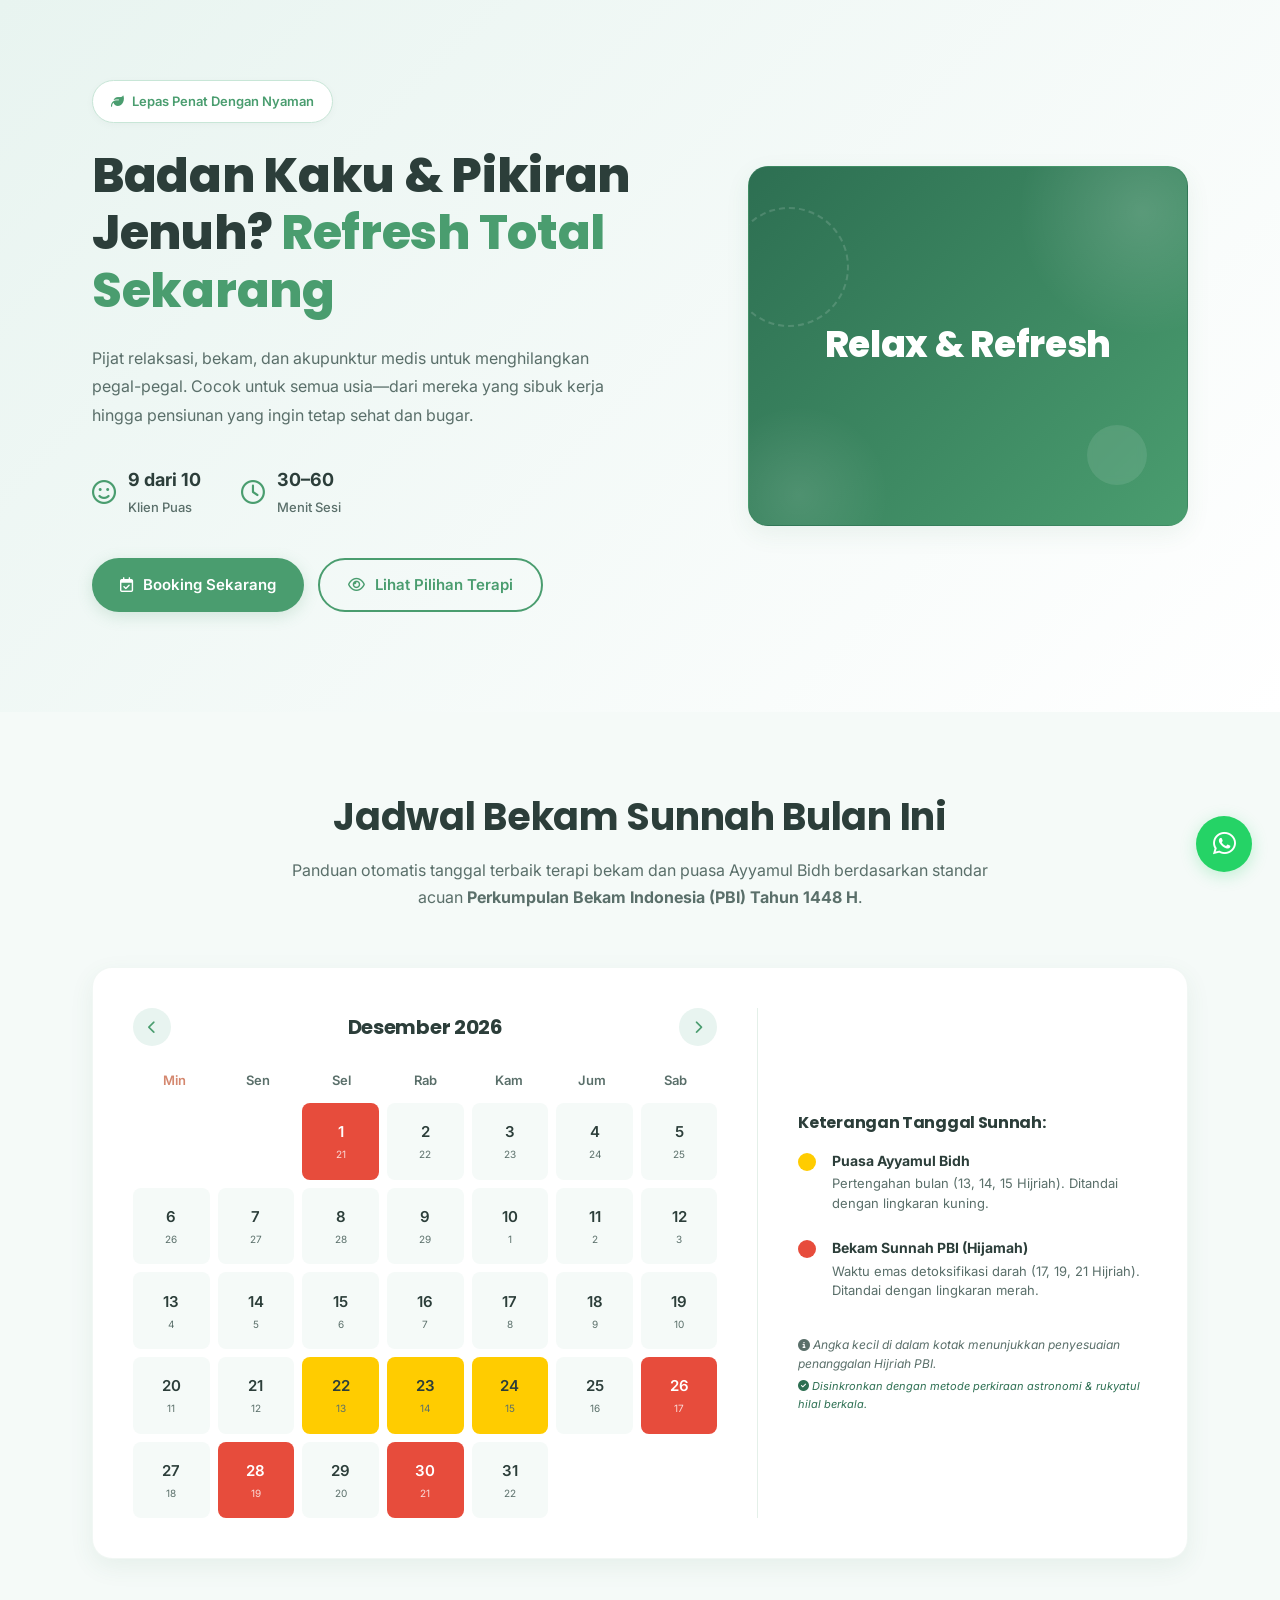
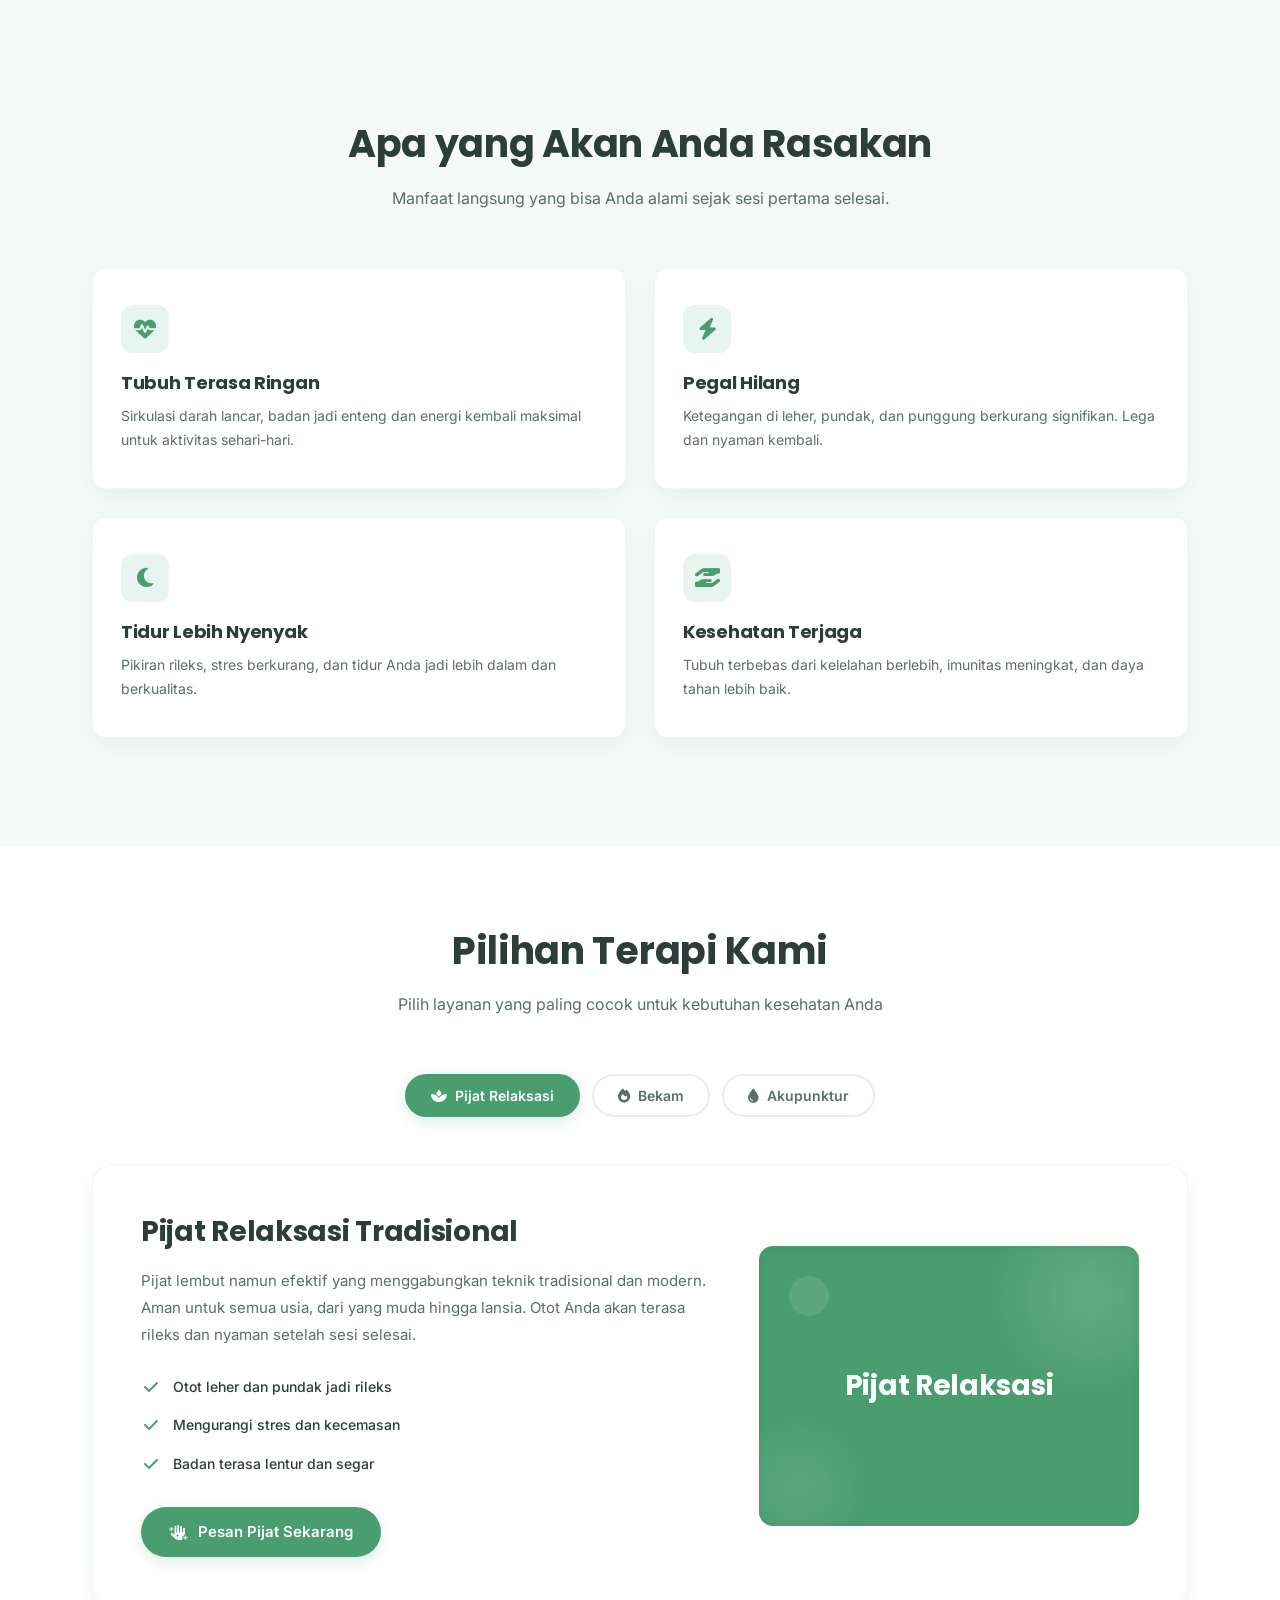
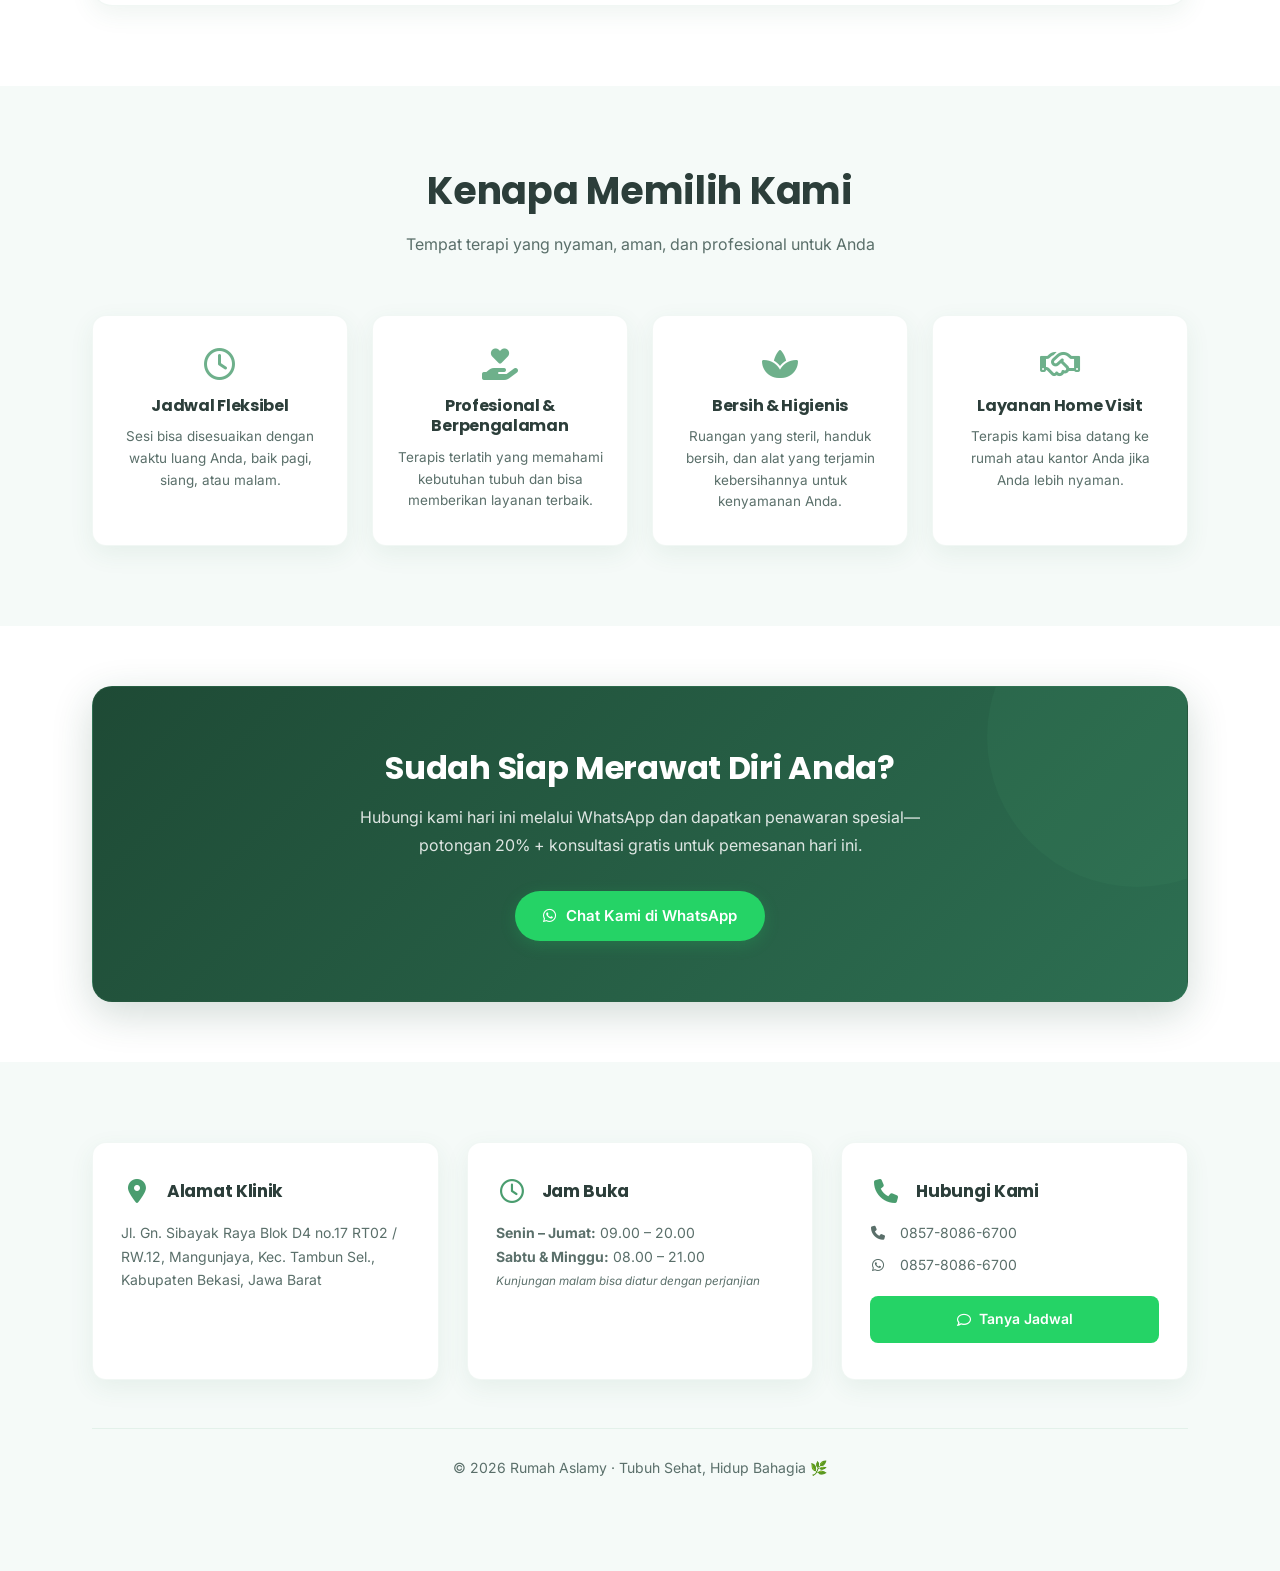
==== index.html @ 7a4f5cab "first commit" ====
<!DOCTYPE html>
<html lang="id">
<head>
    <meta charset="UTF-8" />
    <meta name="viewport" content="width=device-width, initial-scale=1.0" />
    <title>Rumah Aslamy</title>
    <link rel="icon" type="image/jpeg" href="image.jpg" sizes="192x192">
    
    <!-- Google Fonts & Font Awesome -->
    <link rel="preconnect" href="https://fonts.googleapis.com" />
    <link rel="preconnect" href="https://fonts.gstatic.com" crossorigin />
    <link href="https://fonts.googleapis.com/css2?family=Inter:wght@300;400;500;600;700&family=Poppins:wght@600;700;800&display=swap" rel="stylesheet" />
    <link rel="stylesheet" href="https://cdnjs.cloudflare.com/ajax/libs/font-awesome/6.4.0/css/all.min.css" />
    
    <!-- Custom CSS -->
    <link rel="stylesheet" href="style.css" />
</head>
<body>

    <!-- ======== HERO ======== -->
    <section class="hero">
        <div class="container hero-grid">
            <div class="hero-content">
                <div class="hero-badge">
                    <i class="fa-solid fa-leaf"></i> Lepas Penat Dengan Nyaman
                </div>
                <h1>Badan Kaku & Pikiran Jenuh? <span>Refresh Total Sekarang</span></h1>
                <p>Pijat relaksasi, bekam, dan akupunktur medis untuk menghilangkan pegal-pegal. Cocok untuk semua usia—dari mereka yang sibuk kerja hingga pensiunan yang ingin tetap sehat dan bugar.</p>

                <div class="hero-stats">
                    <div class="stat-item">
                        <i class="fa-regular fa-face-smile"></i>
                        <div class="stat-text"><strong>9 dari 10</strong> Klien Puas</div>
                    </div>
                    <div class="stat-item">
                        <i class="fa-regular fa-clock"></i>
                        <div class="stat-text"><strong>30–60</strong> Menit Sesi</div>
                    </div>
                </div>

                <div class="hero-actions">
                    <a href="#booking" class="btn btn-primary"><i class="fa-regular fa-calendar-check"></i> Booking Sekarang</a>
                    <a href="#terapi" class="btn btn-outline"><i class="fa-regular fa-eye"></i> Lihat Pilihan Terapi</a>
                </div>
            </div>
            <div class="hero-visual">
                <!-- Corak Bulatan Mulus Animated -->
                <div class="circle-decor circle-1"></div>
                <div class="circle-decor circle-2"></div>
                <div class="circle-decor circle-3"></div>
                <div class="circle-decor circle-4"></div>
                
                <h3>Relax & Refresh</h3>
            </div>
        </div>
    </section>

    <!-- ======== JADWAL BEKAM SUNNAH (RESMI PBI) ======== -->
    <section class="section-padding section-light" id="jadwal-bekam">
        <div class="container">
            <div class="section-header">
                <h2>Jadwal Bekam Sunnah Bulan Ini</h2>
                <p>Panduan otomatis tanggal terbaik terapi bekam dan puasa Ayyamul Bidh berdasarkan standar acuan <strong>Perkumpulan Bekam Indonesia (PBI) Tahun 1448 H</strong>.</p>
            </div>
            
            <div class="calendar-wrapper">
                <!-- Box Kalender -->
                <div class="calendar-card">
                    <div class="calendar-header">
                        <button id="prev-month" class="calendar-btn"><i class="fa-solid fa-chevron-left"></i></button>
                        <h3 id="calendar-month-year">Januari 2026</h3>
                        <button id="next-month" class="calendar-btn"><i class="fa-solid fa-chevron-right"></i></button>
                    </div>
                    <div class="calendar-weekdays">
                        <div>Min</div><div>Sen</div><div>Sel</div><div>Rab</div><div>Kam</div><div>Jum</div><div>Sab</div>
                    </div>
                    <div class="calendar-days" id="calendar-days-grid"></div>
                </div>

                <!-- Box Keterangan / Legenda -->
                <div class="calendar-legend">
                    <h4>Keterangan Tanggal Sunnah:</h4>
                    <div class="legend-item">
                        <span class="dot dot-puasa"></span>
                        <div>
                            <strong>Puasa Ayyamul Bidh</strong>
                            <p>Pertengahan bulan (13, 14, 15 Hijriah). Ditandai dengan lingkaran kuning.</p>
                        </div>
                    </div>
                    <div class="legend-item">
                        <span class="dot dot-bekam"></span>
                        <div>
                            <strong>Bekam Sunnah PBI (Hijamah)</strong>
                            <p>Waktu emas detoksifikasi darah (17, 19, 21 Hijriah). Ditandai dengan lingkaran merah.</p>
                        </div>
                    </div>
                    <div class="legend-note">
                        <p><i class="fa-solid fa-info-circle"></i> Angka kecil di dalam kotak menunjukkan penyesuaian penanggalan Hijriah PBI.</p>
                        <p style="margin-top: 5px; font-size: 11px; color: var(--green-dark);"><i class="fa-solid fa-circle-check"></i> Disinkronkan dengan metode perkiraan astronomi & rukyatul hilal berkala.</p>
                    </div>
                </div>
            </div>
        </div>
    </section>

    <!-- ======== MANFAAT ======== -->
    <section class="section-padding section-light">
        <div class="container">
            <div class="section-header">
                <h2>Apa yang Akan Anda Rasakan</h2>
                <p>Manfaat langsung yang bisa Anda alami sejak sesi pertama selesai.</p>
            </div>

            <div class="manfaat-grid">
                <div class="manfaat-card">
                    <div class="manfaat-icon"><i class="fa-solid fa-heart-pulse"></i></div>
                    <h3>Tubuh Terasa Ringan</h3>
                    <p>Sirkulasi darah lancar, badan jadi enteng dan energi kembali maksimal untuk aktivitas sehari-hari.</p>
                </div>
                <div class="manfaat-card">
                    <div class="manfaat-icon"><i class="fa-solid fa-bolt"></i></div>
                    <h3>Pegal Hilang</h3>
                    <p>Ketegangan di leher, pundak, dan punggung berkurang signifikan. Lega dan nyaman kembali.</p>
                </div>
                <div class="manfaat-card">
                    <div class="manfaat-icon"><i class="fa-solid fa-moon"></i></div>
                    <h3>Tidur Lebih Nyenyak</h3>
                    <p>Pikiran rileks, stres berkurang, dan tidur Anda jadi lebih dalam dan berkualitas.</p>
                </div>
                <div class="manfaat-card">
                    <div class="manfaat-icon"><i class="fa-solid fa-hand-holding-hand"></i></div>
                    <h3>Kesehatan Terjaga</h3>
                    <p>Tubuh terbebas dari kelelahan berlebih, imunitas meningkat, dan daya tahan lebih baik.</p>
                </div>
            </div>
        </div>
    </section>

    <!-- ======== TERAPI ANDALAN ======== -->
    <section class="section-padding" id="terapi">
        <div class="container">
            <div class="section-header">
                <h2>Pilihan Terapi Kami</h2>
                <p>Pilih layanan yang paling cocok untuk kebutuhan kesehatan Anda</p>
            </div>

            <div class="terapi-tabs">
                <button class="tab-btn active" onclick="switchTab('pijat', this)"><i class="fa-solid fa-spa"></i> Pijat Relaksasi</button>
                <button class="tab-btn" onclick="switchTab('bekam', this)"><i class="fa-solid fa-fire"></i> Bekam</button>
                <button class="tab-btn" onclick="switchTab('akupunktur', this)"><i class="fa-solid fa-droplet"></i> Akupunktur</button>
            </div>

            <div class="terapi-display">
                <div class="terapi-info">
                    <h3 id="tab-title">Pijat Relaksasi Tradisional</h3>
                    <p id="tab-desc">Pijat lembut namun efektif yang menggabungkan teknik tradisional dan modern. Aman untuk semua usia, dari yang muda hingga lansia. Otot Anda akan terasa rileks dan nyaman setelah sesi selesai.</p>
                    <ul class="terapi-list" id="tab-checklist"></ul>
                    <a href="#booking" class="btn btn-primary" id="tab-btn-action">
                        <i id="tab-btn-icon" class="fa-solid fa-hand-sparkles"></i>
                        <span id="tab-btn-text">Pesan Sesi Pijat</span>
                    </a>
                </div>
                <div class="terapi-visual-box" id="tab-visual-box">
                    <!-- Corak Bulatan Mulus Animated -->
                    <div class="circle-decor circle-1" style="width: 200px; height: 200px; top: -50px; right: -50px;"></div>
                    <div class="circle-decor circle-2" style="width: 140px; height: 140px; bottom: -30px; left: -30px;"></div>
                    <div class="circle-decor circle-4" style="width: 40px; height: 40px; top: 30px; left: 30px;"></div>
                    
                    <h4 id="tab-visual-text">Pijat Relaksasi</h4>
                </div>
            </div>
        </div>
    </section>

    <!-- ======== KENAPA WAJIB ======== -->
    <section class="section-padding section-light">
        <div class="container">
            <div class="section-header">
                <h2>Kenapa Memilih Kami</h2>
                <p>Tempat terapi yang nyaman, aman, dan profesional untuk Anda</p>
            </div>
            <div class="why-grid">
                <div class="why-card">
                    <i class="fa-regular fa-clock"></i>
                    <h4>Jadwal Fleksibel</h4>
                    <p>Sesi bisa disesuaikan dengan waktu luang Anda, baik pagi, siang, atau malam.</p>
                </div>
                <div class="why-card">
                    <i class="fa-solid fa-hand-holding-heart"></i>
                    <h4>Profesional & Berpengalaman</h4>
                    <p>Terapis terlatih yang memahami kebutuhan tubuh dan bisa memberikan layanan terbaik.</p>
                </div>
                <div class="why-card">
                    <i class="fa-solid fa-spa"></i>
                    <h4>Bersih & Higienis</h4>
                    <p>Ruangan yang steril, handuk bersih, dan alat yang terjamin kebersihannya untuk kenyamanan Anda.</p>
                </div>
                <div class="why-card">
                    <i class="fa-regular fa-handshake"></i>
                    <h4>Layanan Home Visit</h4>
                    <p>Terapis kami bisa datang ke rumah atau kantor Anda jika Anda lebih nyaman.</p>
                </div>
            </div>
        </div>
    </section>

    <!-- ======== CTA BANNER ======== -->
    <section class="cta-container-block" id="booking">
        <div class="container">
            <div class="cta-banner">
                <h2>Sudah Siap Merawat Diri Anda?</h2>
                <p>Hubungi kami hari ini melalui WhatsApp dan dapatkan penawaran spesial—potongan 20% + konsultasi gratis untuk pemesanan hari ini.</p>
                <a href="https://wa.me/6285780866700" class="btn btn-whatsapp" target="_blank">
                    <i class="fa-brands fa-whatsapp"></i> Chat Kami di WhatsApp
                </a>
            </div>
        </div>
    </section>

    <!-- ======== INFO ======== -->
    <section class="info-section">
        <div class="container">
            <div class="info-grid">
                <div class="info-card">
                    <div class="info-card-header">
                        <i class="fa-solid fa-location-dot"></i>
                        <h4>Alamat Klinik</h4>
                    </div>
                    <p>Jl. Gn. Sibayak Raya Blok D4 no.17 RT02 / RW.12, Mangunjaya, Kec. Tambun Sel., Kabupaten Bekasi, Jawa Barat</p>
                </div>
                <div class="info-card">
                    <div class="info-card-header">
                        <i class="fa-regular fa-clock"></i>
                        <h4>Jam Buka</h4>
                    </div>
                    <p><strong>Senin – Jumat:</strong> 09.00 – 20.00<br /><strong>Sabtu & Minggu:</strong> 08.00 – 21.00<br /><small style="font-style: italic;">Kunjungan malam bisa diatur dengan perjanjian</small></p>
                </div>
                <div class="info-card">
                    <div class="info-card-header">
                        <i class="fa-solid fa-phone"></i>
                        <h4>Hubungi Kami</h4>
                    </div>
                    <div class="contact-list">
                        <p class="contact-item"><i class="fa-solid fa-phone"></i> 0857-8086-6700</p>
                        <p class="contact-item"><i class="fa-brands fa-whatsapp"></i> 0857-8086-6700</p>
                    </div>
                    <a href="https://wa.me/6285780866700" class="btn-chat-now" target="_blank">
                        <i class="fa-regular fa-comment"></i> Tanya Jadwal
                    </a>
                </div>
            </div>

            <div class="bottom-bar">
                <p>&copy; 2026 Rumah Aslamy · Tubuh Sehat, Hidup Bahagia 🌿</p>
            </div>
        </div>
    </section>

    <!-- Floating WA -->
    <a href="https://wa.me/6285780866700" class="floating-wa" target="_blank" aria-label="Chat WhatsApp">
        <i class="fa-brands fa-whatsapp"></i>
    </a>

    <!-- Custom JS -->
    <script src="script.js"></script>
</body>
</html>
---- style.css ----
/* ===================================================
   TEMA HIJAU NATURAL & SOFT - Rumah Therapy Aslamy
   =================================================== */

* {
    margin: 0;
    padding: 0;
    box-sizing: border-box;
}

:root {
    /* Warna Hijau Natural & Soft */
    --green-primary: #4a9d6f;
    --green-dark: #2d6f52;
    --green-darkest: #1e4a35;
    --green-light: #6fb896;
    --green-lighter: #9fc9b0;
    --green-pale: #c8e6d7;
    --green-bg-soft: #e8f4f0;
    --green-bg-card: #f5faf8;

    /* Netral Natural */
    --white: #ffffff;
    --text-dark: #2c3e3a;
    --text-muted: #5a6f6a;
    --text-light: #ffffff;

    /* Aksen */
    --accent-warm: #d4876e;
    --accent-gold: #c9a960;

    /* Layout */
    --max-width: 1160px;
    --radius-lg: 20px;
    --radius-md: 14px;
    --radius-sm: 8px;
    --shadow: 0 8px 24px rgba(45, 111, 82, 0.08);
    --shadow-hover: 0 12px 36px rgba(45, 111, 82, 0.12);
    --transition: all 0.3s cubic-bezier(0.4, 0, 0.2, 1);
}

body {
    font-family: 'Inter', sans-serif;
    background: var(--white);
    color: var(--text-dark);
    line-height: 1.6;
    -webkit-font-smoothing: antialiased;
    font-size: 15px;
}

h1, h2, h3, h4, h5, h6 {
    font-family: 'Poppins', sans-serif;
    letter-spacing: -0.3px;
    line-height: 1.3;
}

.container {
    width: 100%;
    max-width: var(--max-width);
    margin: 0 auto;
    padding: 0 32px;
}

.section-padding {
    padding: 80px 0;
}

/* --- Tombol Natural --- */
.btn {
    display: inline-flex;
    align-items: center;
    justify-content: center;
    gap: 10px;
    padding: 13px 28px;
    font-weight: 600;
    font-size: 15px;
    border-radius: 60px;
    text-decoration: none;
    transition: var(--transition);
    cursor: pointer;
    border: none;
    letter-spacing: 0px;
    font-family: 'Inter', sans-serif;
}

.btn-primary {
    background: var(--green-primary);
    color: var(--text-light);
    box-shadow: 0 4px 16px rgba(74, 157, 111, 0.20);
}
.btn-primary:hover {
    background: var(--green-dark);
    transform: translateY(-2px);
    box-shadow: 0 6px 24px rgba(74, 157, 111, 0.28);
}

.btn-outline {
    background: transparent;
    color: var(--green-primary);
    border: 2px solid var(--green-primary);
}
.btn-outline:hover {
    background: var(--green-bg-soft);
    transform: translateY(-2px);
}

.btn-whatsapp {
    background: #25D366;
    color: #fff;
    box-shadow: 0 4px 16px rgba(37, 211, 102, 0.20);
}
.btn-whatsapp:hover {
    background: #1ebe57;
    transform: translateY(-2px);
}

/* --- Section header --- */
.section-header {
    text-align: center;
    max-width: 700px;
    margin: 0 auto 56px auto;
}
.section-header h2 {
    font-size: 38px;
    font-weight: 700;
    color: var(--text-dark);
    margin-bottom: 16px;
}
.section-header p {
    color: var(--text-muted);
    font-size: 16px;
    font-weight: 400;
    line-height: 1.7;
}

/* ===================================================
   1. HERO
   =================================================== */
.hero {
    background: linear-gradient(135deg, var(--green-bg-soft) 0%, var(--white) 100%);
    padding: 80px 0 100px 0;
}

.hero-grid {
    display: grid;
    grid-template-columns: 1.15fr 0.85fr;
    gap: 60px;
    align-items: center;
}

.hero-badge {
    display: inline-flex;
    align-items: center;
    gap: 8px;
    background: var(--white);
    color: var(--green-primary);
    padding: 10px 18px;
    border-radius: 50px;
    font-size: 13px;
    font-weight: 600;
    margin-bottom: 24px;
    border: 1.5px solid var(--green-pale);
    box-shadow: 0 2px 8px rgba(0, 0, 0, 0.03);
}

.hero-content h1 {
    font-size: 48px;
    line-height: 1.2;
    color: var(--text-dark);
    font-weight: 800;
    margin-bottom: 24px;
}
.hero-content h1 span {
    color: var(--green-primary);
}

.hero-content p {
    font-size: 16px;
    color: var(--text-muted);
    margin-bottom: 36px;
    font-weight: 400;
    max-width: 540px;
    line-height: 1.8;
}

.hero-stats {
    display: flex;
    gap: 40px;
    margin-bottom: 40px;
}
.stat-item {
    display: flex;
    align-items: center;
    gap: 12px;
}
.stat-item i {
    color: var(--green-primary);
    font-size: 24px;
}
.stat-text {
    font-size: 13px;
    font-weight: 500;
    color: var(--text-muted);
}
.stat-text strong {
    display: block;
    font-size: 18px;
    color: var(--text-dark);
    font-weight: 700;
    margin-bottom: 2px;
}

.hero-actions {
    display: flex;
    gap: 14px;
    flex-wrap: wrap;
}

.hero-visual {
    background: linear-gradient(135deg, var(--green-dark) 0%, var(--green-primary) 100%);
    border-radius: var(--radius-lg);
    height: 360px;
    display: flex;
    align-items: center;
    justify-content: center;
    box-shadow: var(--shadow);
    border: 1px solid rgba(74, 157, 111, 0.15);
    transition: var(--transition);
    position: relative;
    overflow: hidden;
}
/* Decorative Circles for hero-visual and terapi-visual-box */
.circle-decor {
    position: absolute;
    border-radius: 50%;
    z-index: 1;
}

.circle-1 {
    width: 250px;
    height: 250px;
    top: -80px;
    right: -80px;
    background: radial-gradient(circle, rgba(255,255,255,0.15) 0%, rgba(255,255,255,0) 70%);
    animation: float 6s ease-in-out infinite;
    pointer-events: none;
}

.circle-2 {
    width: 180px;
    height: 180px;
    bottom: -60px;
    left: -40px;
    background: radial-gradient(circle, rgba(255,255,255,0.1) 0%, rgba(255,255,255,0) 70%);
    animation: float 8s ease-in-out infinite reverse;
    pointer-events: none;
}

.circle-3 {
    width: 120px;
    height: 120px;
    top: 40px;
    left: -20px;
    border: 2px dashed rgba(255, 255, 255, 0.15);
    background: transparent;
    animation: spin 15s linear infinite;
    pointer-events: none;
}

.circle-4 {
    width: 60px;
    height: 60px;
    bottom: 40px;
    right: 40px;
    background: rgba(255, 255, 255, 0.1);
    backdrop-filter: blur(4px);
    animation: pulse 4s ease-in-out infinite;
    pointer-events: none;
}

@keyframes float {
    0% { transform: translateY(0) translateX(0); }
    50% { transform: translateY(-15px) translateX(10px); }
    100% { transform: translateY(0) translateX(0); }
}

@keyframes spin {
    100% { transform: rotate(360deg); }
}

@keyframes pulse {
    0% { transform: scale(1); opacity: 0.8; }
    50% { transform: scale(1.2); opacity: 0.4; }
    100% { transform: scale(1); opacity: 0.8; }
}

.hero-visual:hover {
    box-shadow: var(--shadow-hover);
    transform: translateY(-4px);
}
.hero-visual h3 {
    font-size: 36px;
    color: var(--text-light);
    font-weight: 800;
    position: relative;
    text-align: center;
    z-index: 2;
}

/* ===================================================
   2. MANFAAT
   =================================================== */
.section-light {
    background: var(--green-bg-card);
}

.manfaat-grid {
    display: grid;
    grid-template-columns: repeat(2, 1fr);
    gap: 28px;
    margin-bottom: 28px;
}

.manfaat-card {
    background: var(--white);
    padding: 36px 28px;
    border-radius: var(--radius-md);
    box-shadow: var(--shadow);
    border: 1px solid rgba(74, 157, 111, 0.08);
    transition: var(--transition);
}
.manfaat-card:hover {
    transform: translateY(-4px);
    box-shadow: var(--shadow-hover);
    border-color: var(--green-pale);
}

.manfaat-icon {
    width: 48px;
    height: 48px;
    background: var(--green-bg-soft);
    color: var(--green-primary);
    border-radius: 12px;
    margin-bottom: 18px;
    display: flex;
    align-items: center;
    justify-content: center;
    font-size: 22px;
    transition: var(--transition);
}
.manfaat-card:hover .manfaat-icon {
    background: var(--green-primary);
    color: #fff;
    transform: scale(1.08);
}

.manfaat-card h3 {
    font-size: 18px;
    color: var(--text-dark);
    margin-bottom: 10px;
    font-weight: 700;
}
.manfaat-card p {
    color: var(--text-muted);
    font-size: 14px;
    line-height: 1.7;
    font-weight: 400;
}

.manfaat-full-row {
    grid-column: span 2;
    margin-top: 0px;
}
.manfaat-full-row .manfaat-card {
    max-width: 100%;
}

/* ===================================================
   3. TERAPI ANDALAN
   =================================================== */
.terapi-tabs {
    display: flex;
    justify-content: center;
    gap: 12px;
    margin-bottom: 48px;
    flex-wrap: wrap;
}

.tab-btn {
    background: var(--white);
    border: 2px solid rgba(74, 157, 111, 0.15);
    padding: 11px 24px;
    border-radius: 50px;
    font-family: 'Inter', sans-serif;
    font-weight: 600;
    font-size: 14px;
    color: var(--text-muted);
    cursor: pointer;
    display: flex;
    align-items: center;
    gap: 8px;
    transition: var(--transition);
}
.tab-btn:hover {
    background: var(--green-bg-soft);
    border-color: var(--green-primary);
    color: var(--green-primary);
}
.tab-btn.active {
    background: var(--green-primary);
    color: #fff;
    border-color: var(--green-primary);
    box-shadow: 0 4px 16px rgba(74, 157, 111, 0.20);
}

.terapi-display {
    background: var(--white);
    border-radius: var(--radius-lg);
    padding: 48px;
    box-shadow: var(--shadow);
    display: grid;
    grid-template-columns: 1.2fr 0.8fr;
    gap: 48px;
    align-items: center;
    border: 1px solid rgba(74, 157, 111, 0.08);
}

.terapi-info h3 {
    font-size: 28px;
    color: var(--text-dark);
    margin-bottom: 16px;
    font-weight: 700;
}
.terapi-info p {
    color: var(--text-muted);
    font-size: 15px;
    margin-bottom: 28px;
    line-height: 1.8;
}

.terapi-list {
    list-style: none;
    margin-bottom: 32px;
}
.terapi-list li {
    font-size: 14px;
    font-weight: 500;
    margin-bottom: 16px;
    display: flex;
    align-items: center;
    gap: 12px;
    color: var(--text-dark);
}
.terapi-list li i {
    color: var(--green-primary);
    font-size: 16px;
    width: 20px;
    text-align: center;
}

.terapi-visual-box {
    background: var(--green-primary);
    border-radius: var(--radius-md);
    height: 280px;
    display: flex;
    align-items: center;
    justify-content: center;
    transition: var(--transition);
    box-shadow: inset 0 2px 8px rgba(0, 0, 0, 0.05);
    position: relative;
    overflow: hidden;
}
.terapi-visual-box h4 {
    font-size: 28px;
    font-weight: 700;
    color: var(--text-light);
    position: relative;
    z-index: 2;
}

/* ===================================================
   4. KENAPA WAJIB
   =================================================== */
.why-grid {
    display: grid;
    grid-template-columns: repeat(4, 1fr);
    gap: 24px;
}

.why-card {
    background: var(--white);
    padding: 32px 24px;
    border-radius: var(--radius-md);
    box-shadow: var(--shadow);
    text-align: center;
    border: 1px solid rgba(74, 157, 111, 0.08);
    transition: var(--transition);
}
.why-card:hover {
    transform: translateY(-4px);
    box-shadow: var(--shadow-hover);
    border-color: var(--green-pale);
}
.why-card i {
    font-size: 32px;
    color: var(--green-primary);
    margin-bottom: 16px;
    display: inline-block;
    opacity: 0.8;
}
.why-card h4 {
    font-size: 16px;
    color: var(--text-dark);
    font-weight: 700;
    margin-bottom: 10px;
}
.why-card p {
    color: var(--text-muted);
    font-size: 13.5px;
    line-height: 1.6;
    font-weight: 400;
}

/* ===================================================
   5. CTA BANNER
   =================================================== */
.cta-container-block {
    padding: 60px 0;
}

.cta-banner {
    background: linear-gradient(135deg, var(--green-darkest) 0%, var(--green-dark) 100%);
    color: var(--text-light);
    border-radius: var(--radius-lg);
    padding: 60px 48px;
    text-align: center;
    box-shadow: 0 12px 40px rgba(30, 74, 53, 0.20);
    position: relative;
    overflow: hidden;
    border: 1px solid rgba(74, 157, 111, 0.15);
}
.cta-banner::before {
    content: '';
    position: absolute;
    top: -100px;
    right: -100px;
    width: 300px;
    height: 300px;
    background: rgba(74, 157, 111, 0.10);
    border-radius: 50%;
    pointer-events: none;
}
.cta-banner h2 {
    font-size: 32px;
    font-weight: 700;
    margin-bottom: 16px;
    position: relative;
}
.cta-banner p {
    color: rgba(255, 255, 255, 0.85);
    max-width: 560px;
    margin: 0 auto 32px auto;
    font-size: 16px;
    position: relative;
    line-height: 1.7;
}

/* ===================================================
   6. INFO & FOOTER
   =================================================== */
.info-section {
    background: var(--green-bg-card);
    padding: 80px 0;
}

.info-grid {
    display: grid;
    grid-template-columns: repeat(3, 1fr);
    gap: 28px;
    margin-bottom: 48px;
}

.info-card {
    background: var(--white);
    padding: 36px 28px;
    border-radius: var(--radius-md);
    box-shadow: var(--shadow);
    border: 1px solid rgba(74, 157, 111, 0.08);
    transition: var(--transition);
}
.info-card:hover {
    box-shadow: var(--shadow-hover);
    transform: translateY(-2px);
}

.info-card-header {
    display: flex;
    align-items: center;
    gap: 14px;
    margin-bottom: 18px;
}
.info-card-header i {
    font-size: 24px;
    color: var(--green-primary);
    width: 32px;
    text-align: center;
}
.info-card-header h4 {
    font-size: 17px;
    color: var(--text-dark);
    font-weight: 700;
}
.info-card p {
    color: var(--text-muted);
    font-size: 14px;
    line-height: 1.7;
    font-weight: 400;
}

.contact-list {
    margin-bottom: 20px;
}
.contact-item {
    display: block;
    font-size: 14px;
    font-weight: 500;
    color: var(--text-dark);
    margin-bottom: 8px;
}
.contact-item i {
    margin-right: 10px;
    font-size: 14px;
    width: 16px;
    text-align: center;
}

.btn-chat-now {
    background: #25D366;
    color: #fff;
    width: 100%;
    padding: 12px;
    font-size: 14px;
    font-weight: 600;
    border-radius: var(--radius-sm);
    border: none;
    transition: var(--transition);
    display: inline-flex;
    align-items: center;
    justify-content: center;
    gap: 8px;
    text-decoration: none;
}
.btn-chat-now:hover {
    background: #1ebe57;
    transform: translateY(-2px);
}

.bottom-bar {
    text-align: center;
    padding: 28px 0 12px;
    border-top: 1px solid rgba(74, 157, 111, 0.10);
    font-size: 14px;
    color: var(--text-muted);
    font-weight: 400;
}

.floating-wa {
    position: fixed;
    bottom: 28px;
    right: 28px;
    background: #25D366;
    color: #fff;
    width: 56px;
    height: 56px;
    border-radius: 50%;
    display: flex;
    align-items: center;
    justify-content: center;
    font-size: 26px;
    box-shadow: 0 4px 16px rgba(37, 211, 102, 0.25);
    z-index: 999;
    text-decoration: none;
    transition: var(--transition);
}
.floating-wa:hover {
    transform: scale(1.1);
    box-shadow: 0 6px 24px rgba(37, 211, 102, 0.35);
}

/* ===================================================
   7. RESPONSIVE MEDIA QUERIES
   =================================================== */
@media (max-width: 992px) {
    .hero-grid,
    .terapi-display {
        grid-template-columns: 1fr;
        gap: 40px;
        text-align: center;
    }
    .hero-content p {
        margin-left: auto;
        margin-right: auto;
    }
    .hero-stats,
    .hero-actions {
        justify-content: center;
    }
    .manfaat-grid {
        grid-template-columns: 1fr;
    }
    .manfaat-full-row {
        grid-column: span 1;
    }
    .why-grid {
        grid-template-columns: repeat(2, 1fr);
    }
    .info-grid {
        grid-template-columns: 1fr;
    }
    .terapi-display {
        padding: 32px 24px;
    }
}

@media (max-width: 768px) {
    .container {
        padding: 0 24px;
    }
    .section-padding {
        padding: 60px 0;
    }
    .hero {
        padding: 60px 0 80px 0;
    }
    .hero-content h1 {
        font-size: 36px;
    }
    .section-header h2 {
        font-size: 32px;
    }
    .why-grid {
        grid-template-columns: 1fr;
    }
    .terapi-tabs {
        gap: 8px;
    }
    .tab-btn {
        padding: 10px 16px;
        font-size: 13px;
    }
    .cta-banner {
        padding: 40px 24px;
    }
    .cta-banner h2 {
        font-size: 26px;
    }
    .hero-stats {
        flex-direction: column;
        align-items: center;
        gap: 20px;
    }
    .hero-actions {
        flex-direction: column;
        width: 100%;
    }
    .btn {
        width: 100%;
        justify-content: center;
    }
}

@media (max-width: 480px) {
    .container {
        padding: 0 16px;
    }
    .hero-visual {
        height: 240px;
    }
    .hero-visual h3 {
        font-size: 28px;
    }
    .hero-content h1 {
        font-size: 28px;
    }
    .section-header h2 {
        font-size: 26px;
    }
    .terapi-display {
        padding: 20px 16px;
    }
    .hero-badge {
        font-size: 12px;
    }
    .floating-wa {
        width: 50px;
        height: 50px;
        font-size: 24px;
        bottom: 20px;
        right: 20px;
    }
}

/* ===================================================
   STYLING KALENDER BEKAM DINAMIS
   =================================================== */
.calendar-wrapper {
    background: var(--white);
    border-radius: var(--radius-lg);
    padding: 40px;
    box-shadow: var(--shadow);
    border: 1px solid rgba(74, 157, 111, 0.08);
    display: grid;
    grid-template-columns: 1.2fr 0.8fr;
    gap: 40px;
    margin-top: 20px;
}

.calendar-header {
    display: flex;
    justify-content: space-between;
    align-items: center;
    margin-bottom: 24px;
}

.calendar-header h3 {
    font-size: 20px;
    font-weight: 700;
    color: var(--text-dark);
}

.calendar-btn {
    background: var(--green-bg-soft);
    color: var(--green-primary);
    border: none;
    width: 38px;
    height: 38px;
    border-radius: 50%;
    cursor: pointer;
    transition: var(--transition);
}

.calendar-btn:hover {
    background: var(--green-primary);
    color: var(--white);
}

.calendar-weekdays {
    display: grid;
    grid-template-columns: repeat(7, 1fr);
    text-align: center;
    font-weight: 600;
    color: var(--text-muted);
    font-size: 13px;
    margin-bottom: 12px;
}

.calendar-weekdays div:first-child {
    color: var(--accent-warm); /* Warna merah soft khusus hari Minggu */
}

.calendar-days {
    display: grid;
    grid-template-columns: repeat(7, 1fr);
    gap: 8px;
}

.calendar-day-box {
    aspect-ratio: 1;
    display: flex;
    flex-direction: column;
    justify-content: center;
    align-items: center;
    border-radius: var(--radius-sm);
    font-size: 15px;
    font-weight: 600;
    background: var(--green-bg-card);
    color: var(--text-dark);
    position: relative;
    transition: var(--transition);
}

.calendar-day-box .hijri-num {
    font-size: 10px;
    font-weight: 400;
    color: var(--text-muted);
    margin-top: 2px;
}

.calendar-day-box.empty {
    background: transparent;
}

/* Penanda Warna Bulatan seperti di gambar */
.calendar-day-box.status-puasa {
    background: #FFCC00 !important; /* Kuning Ayyamul Bidh */
    color: #2c3e3a !important;
}
.calendar-day-box.status-puasa .hijri-num {
    color: #5a6f6a !important;
}

.calendar-day-box.status-bekam {
    background: #E74C3C !important; /* Merah Bekam Sunnah */
    color: var(--white) !important;
}
.calendar-day-box.status-bekam .hijri-num {
    color: rgba(255, 255, 255, 0.8) !important;
}

/* Legenda Samping */
.calendar-legend {
    display: flex;
    flex-direction: column;
    gap: 24px;
    justify-content: center;
    border-left: 1px solid rgba(74, 157, 111, 0.15);
    padding-left: 40px;
}

.calendar-legend h4 {
    font-size: 16px;
    color: var(--text-dark);
    margin-bottom: -8px;
}

.legend-item {
    display: flex;
    gap: 16px;
    align-items: flex-start;
}

.legend-item .dot {
    width: 18px;
    height: 18px;
    border-radius: 50%;
    flex-shrink: 0;
    margin-top: 3px;
}

.dot-puasa { background: #FFCC00; }
.dot-bekam { background: #E74C3C; }

.legend-item strong {
    display: block;
    font-size: 14px;
    color: var(--text-dark);
    margin-bottom: 2px;
}

.legend-item p {
    font-size: 13px;
    color: var(--text-muted);
    line-height: 1.5;
}

.legend-note {
    font-size: 12px;
    font-style: italic;
    color: var(--text-muted);
    margin-top: 10px;
}

/* Responsive Media Queries */
@media (max-width: 992px) {
    .calendar-wrapper {
        grid-template-columns: 1fr;
        gap: 32px;
        padding: 24px;
    }
    .calendar-legend {
        border-left: none;
        padding-left: 0;
        border-top: 1px solid rgba(74, 157, 111, 0.15);
        padding-top: 24px;
    }
}
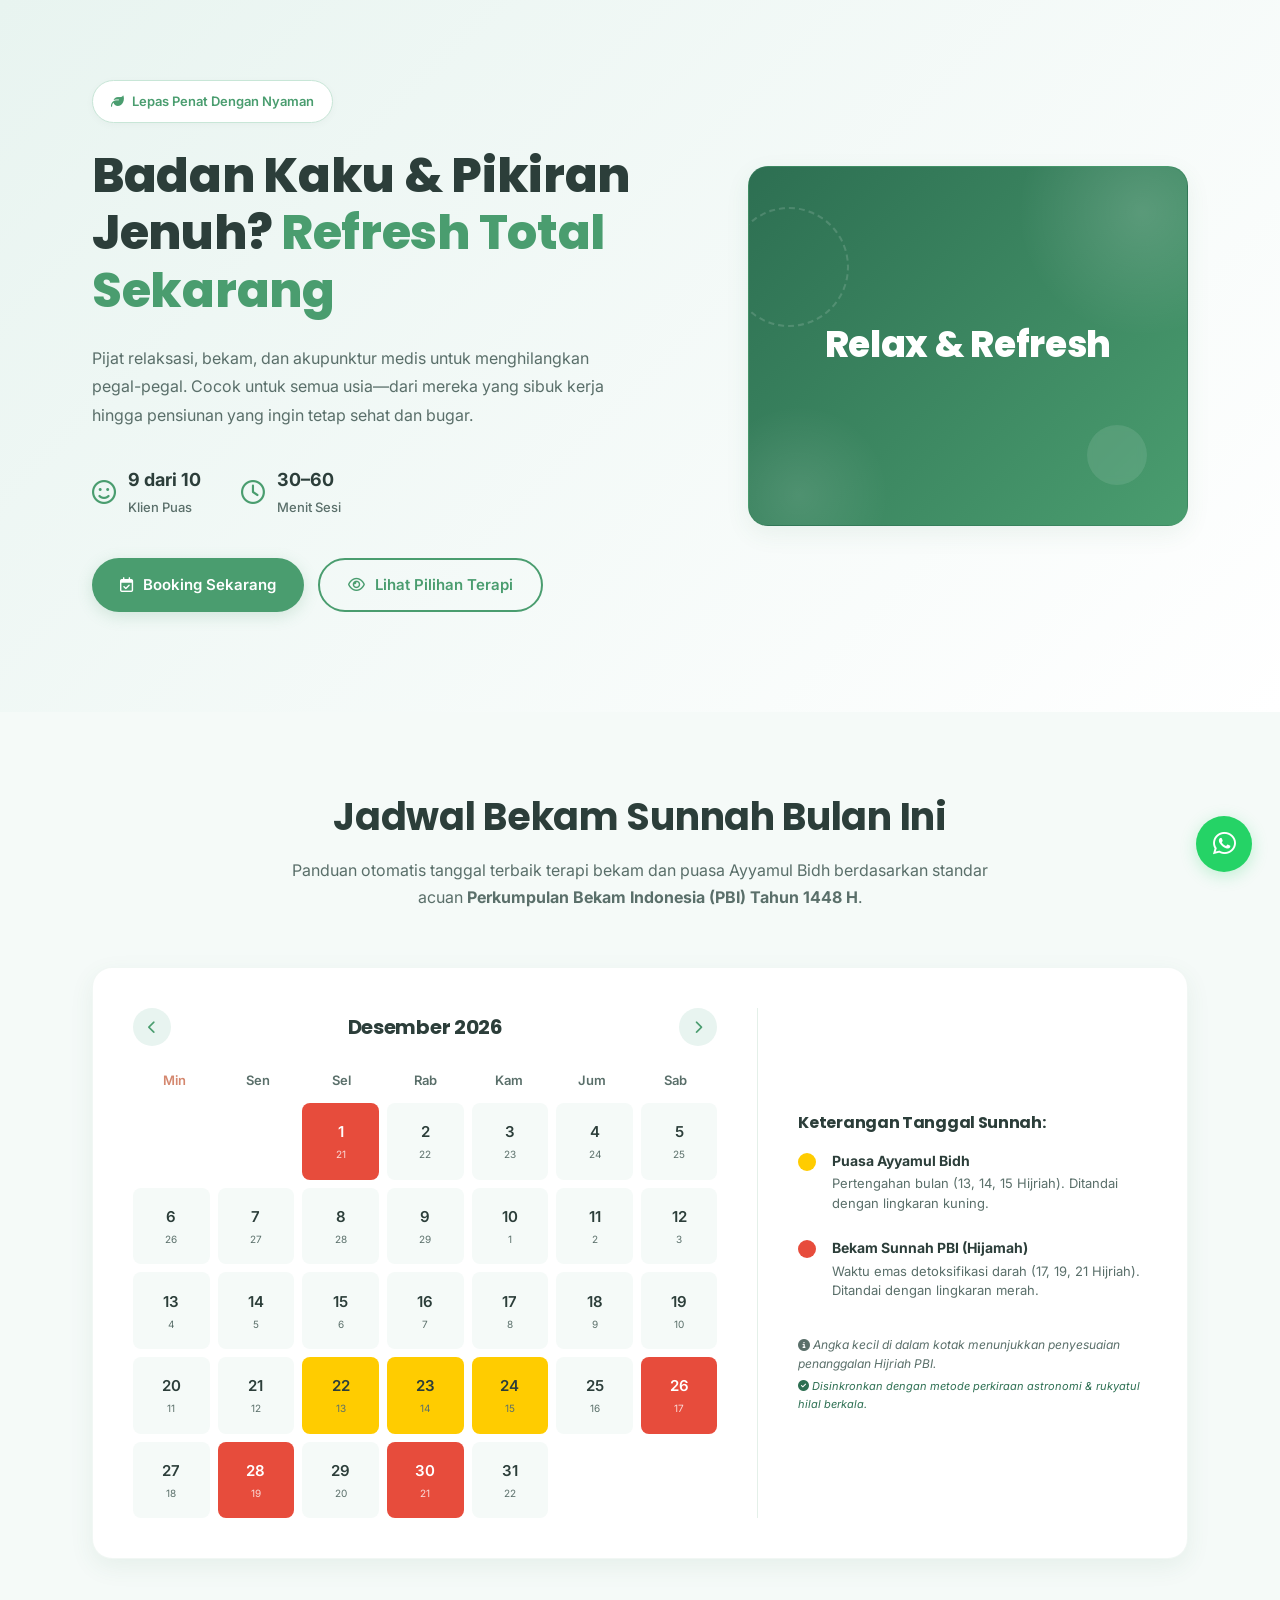
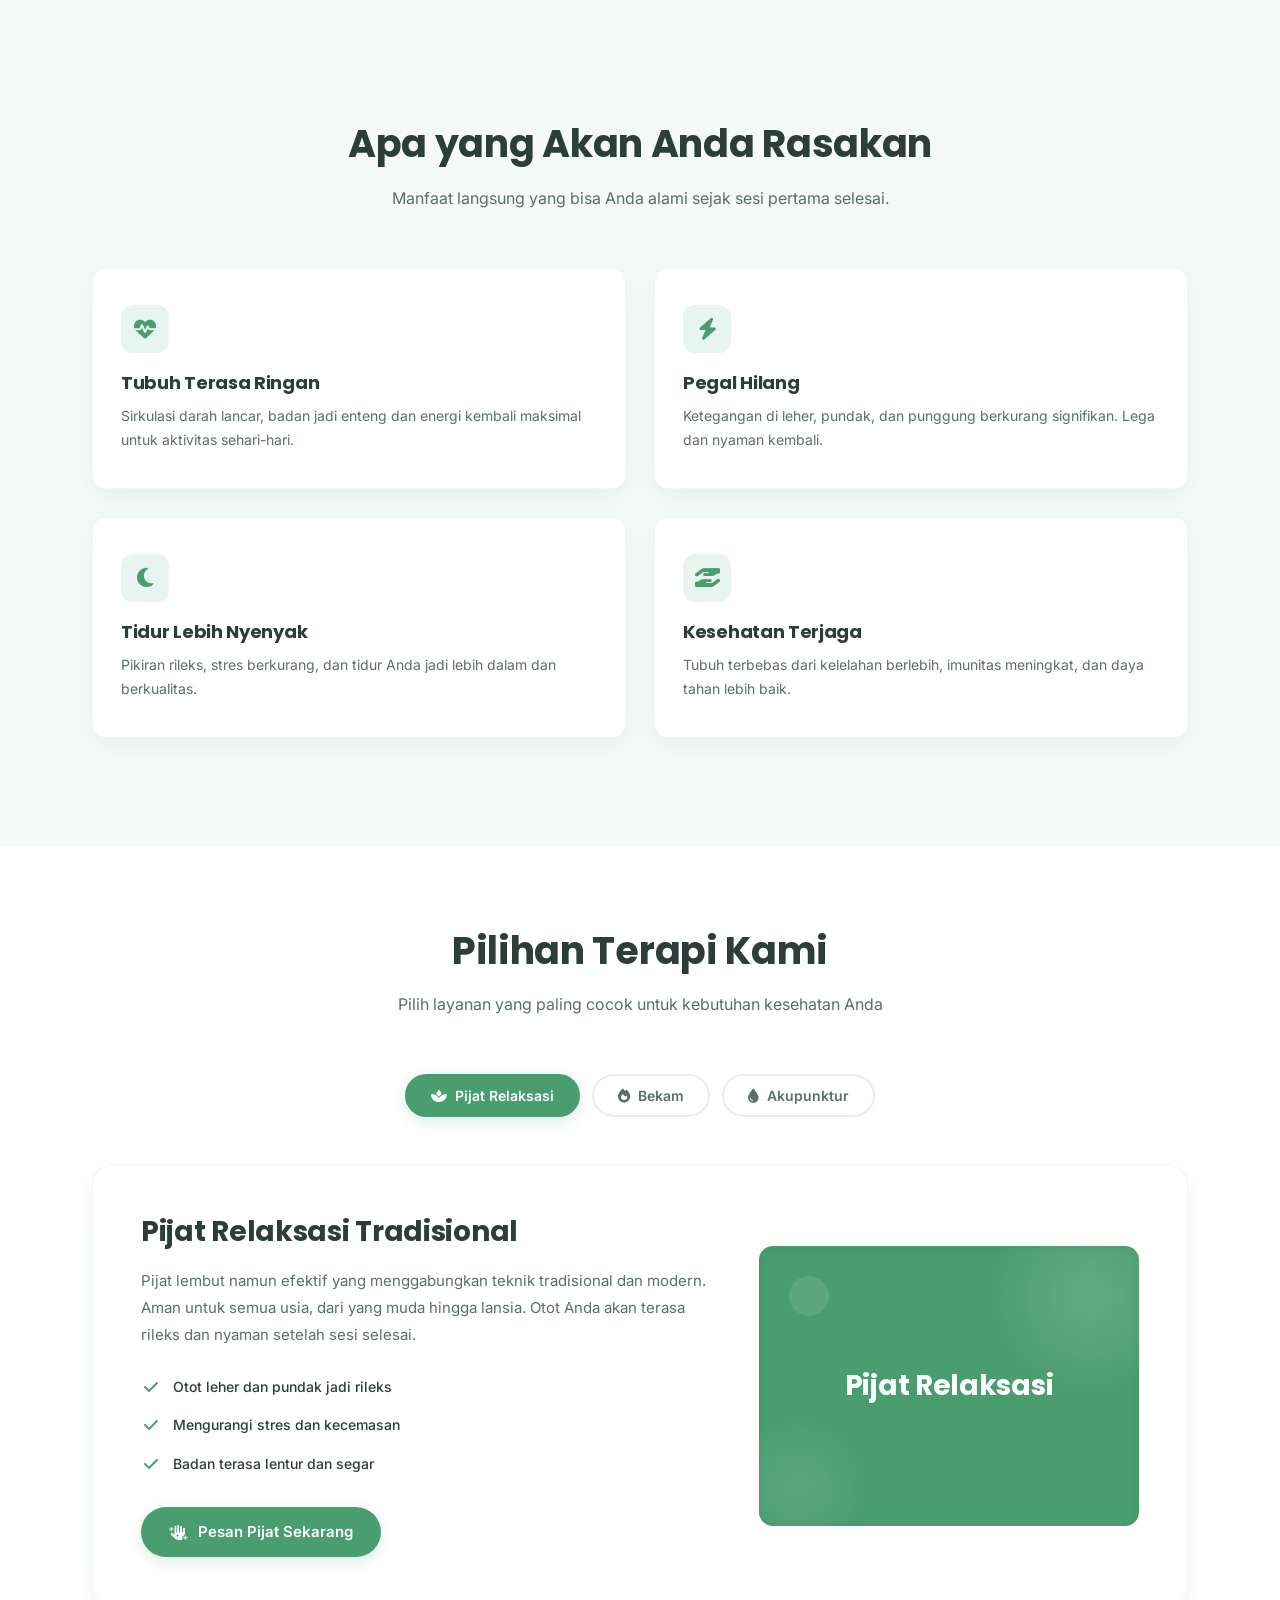
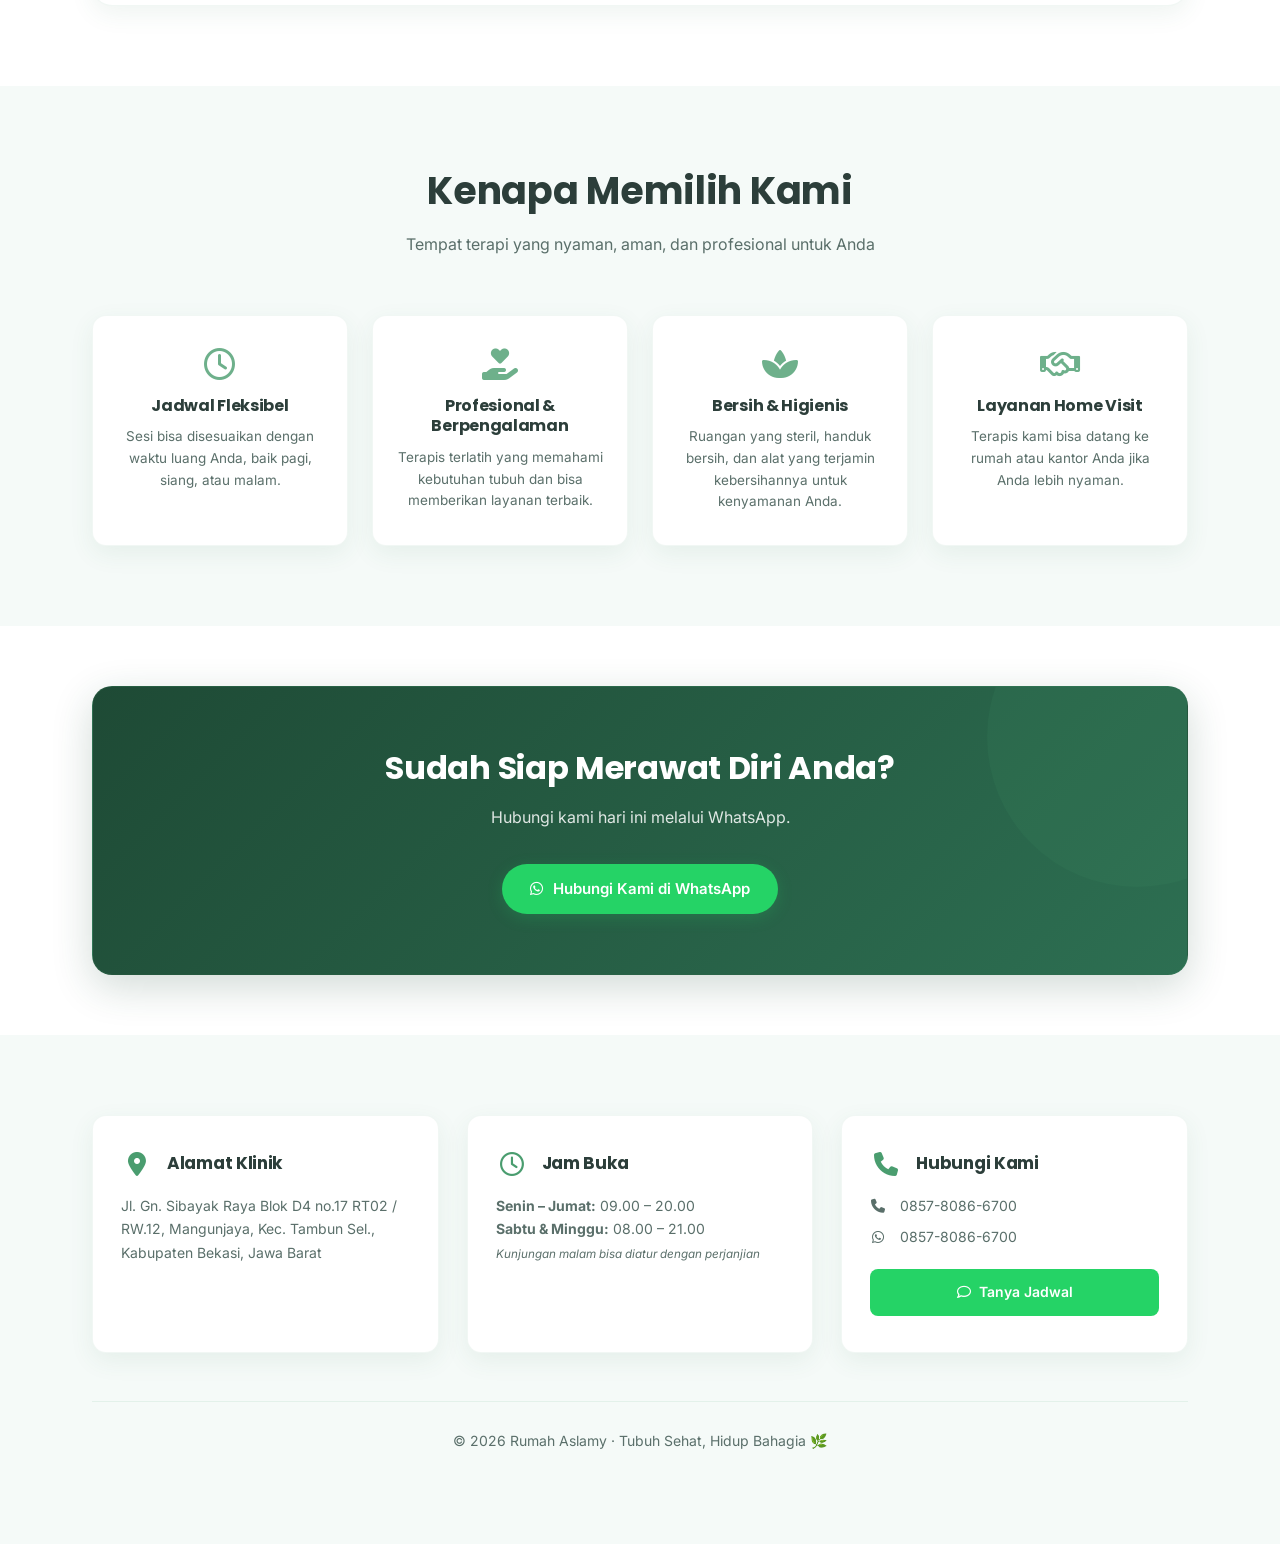
==== commit fec52ee8: "first commit" ====
--- a/index.html
+++ b/index.html
@@ -209,9 +209,9 @@
         <div class="container">
             <div class="cta-banner">
                 <h2>Sudah Siap Merawat Diri Anda?</h2>
-                <p>Hubungi kami hari ini melalui WhatsApp dan dapatkan penawaran spesial—potongan 20% + konsultasi gratis untuk pemesanan hari ini.</p>
+                <p>Hubungi kami hari ini melalui WhatsApp.</p>
                 <a href="https://wa.me/6285780866700" class="btn btn-whatsapp" target="_blank">
-                    <i class="fa-brands fa-whatsapp"></i> Chat Kami di WhatsApp
+                    <i class="fa-brands fa-whatsapp"></i> Hubungi Kami di WhatsApp
                 </a>
             </div>
         </div>
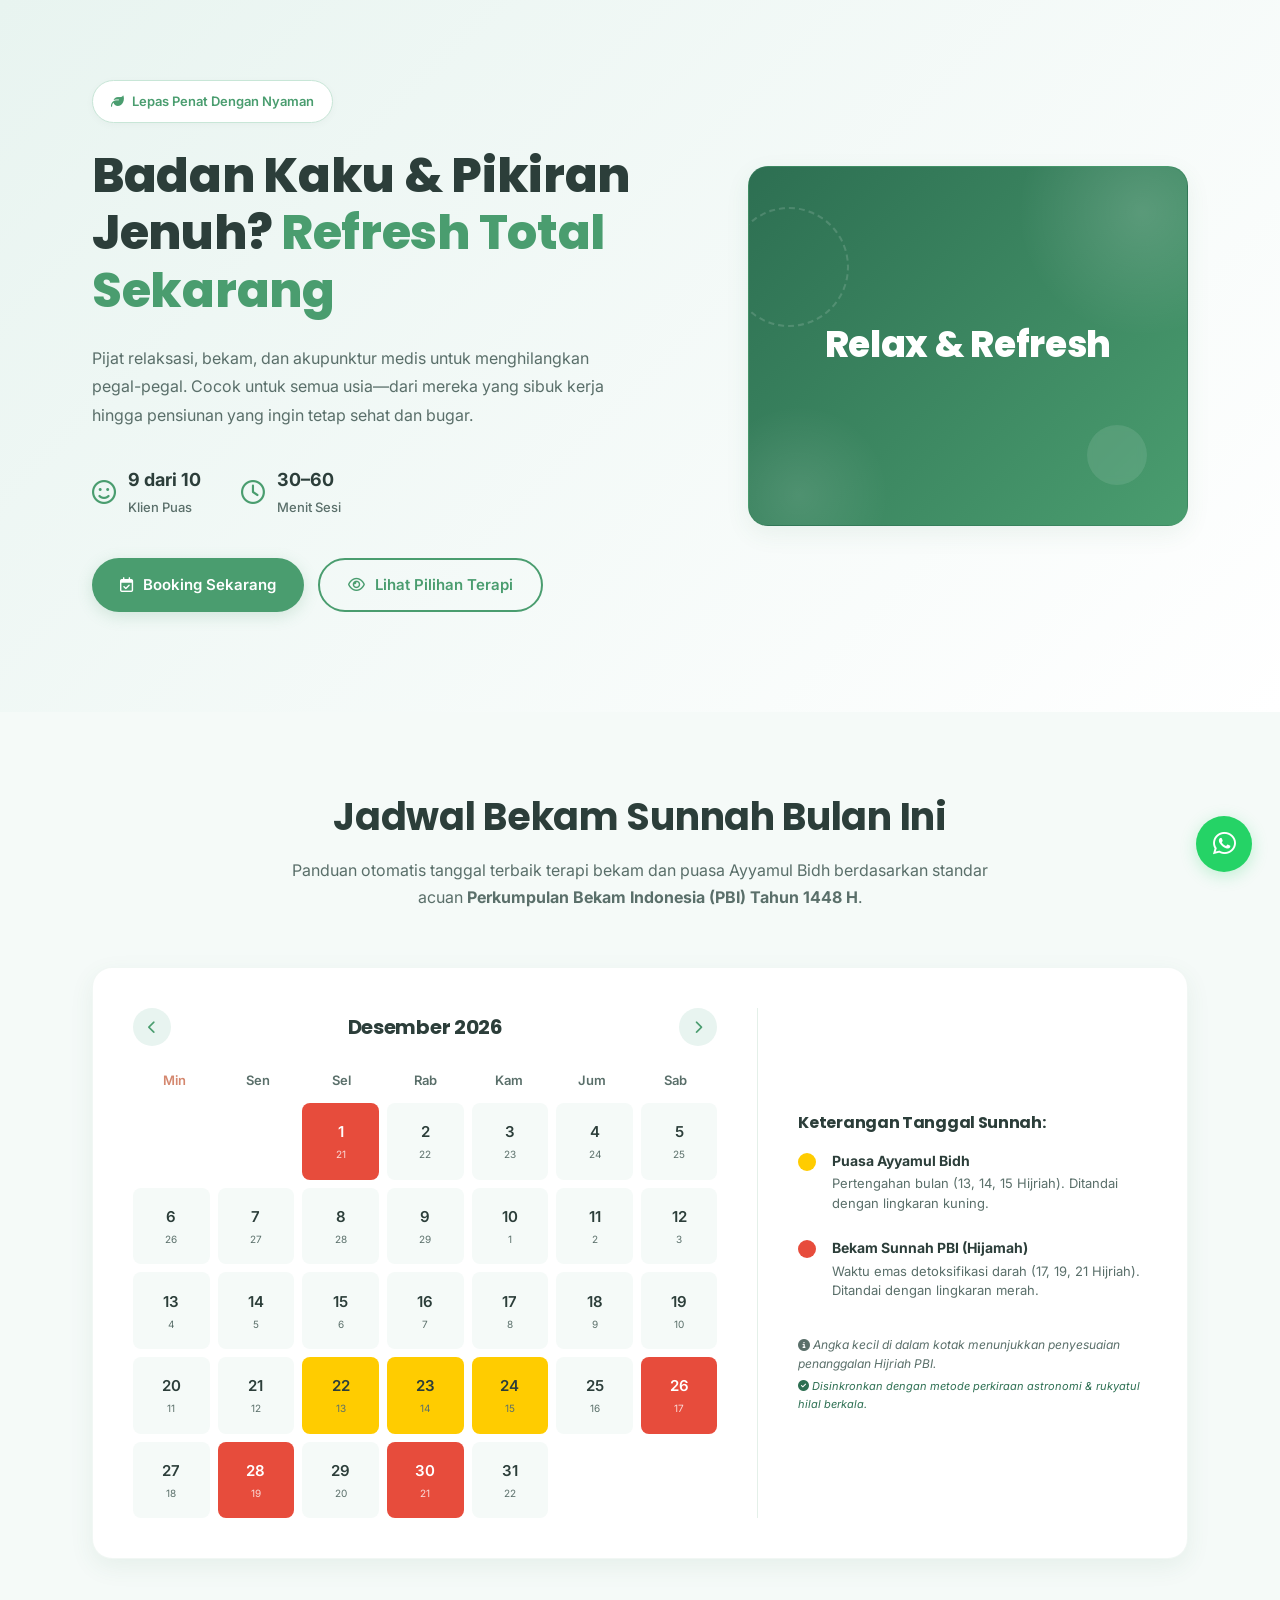
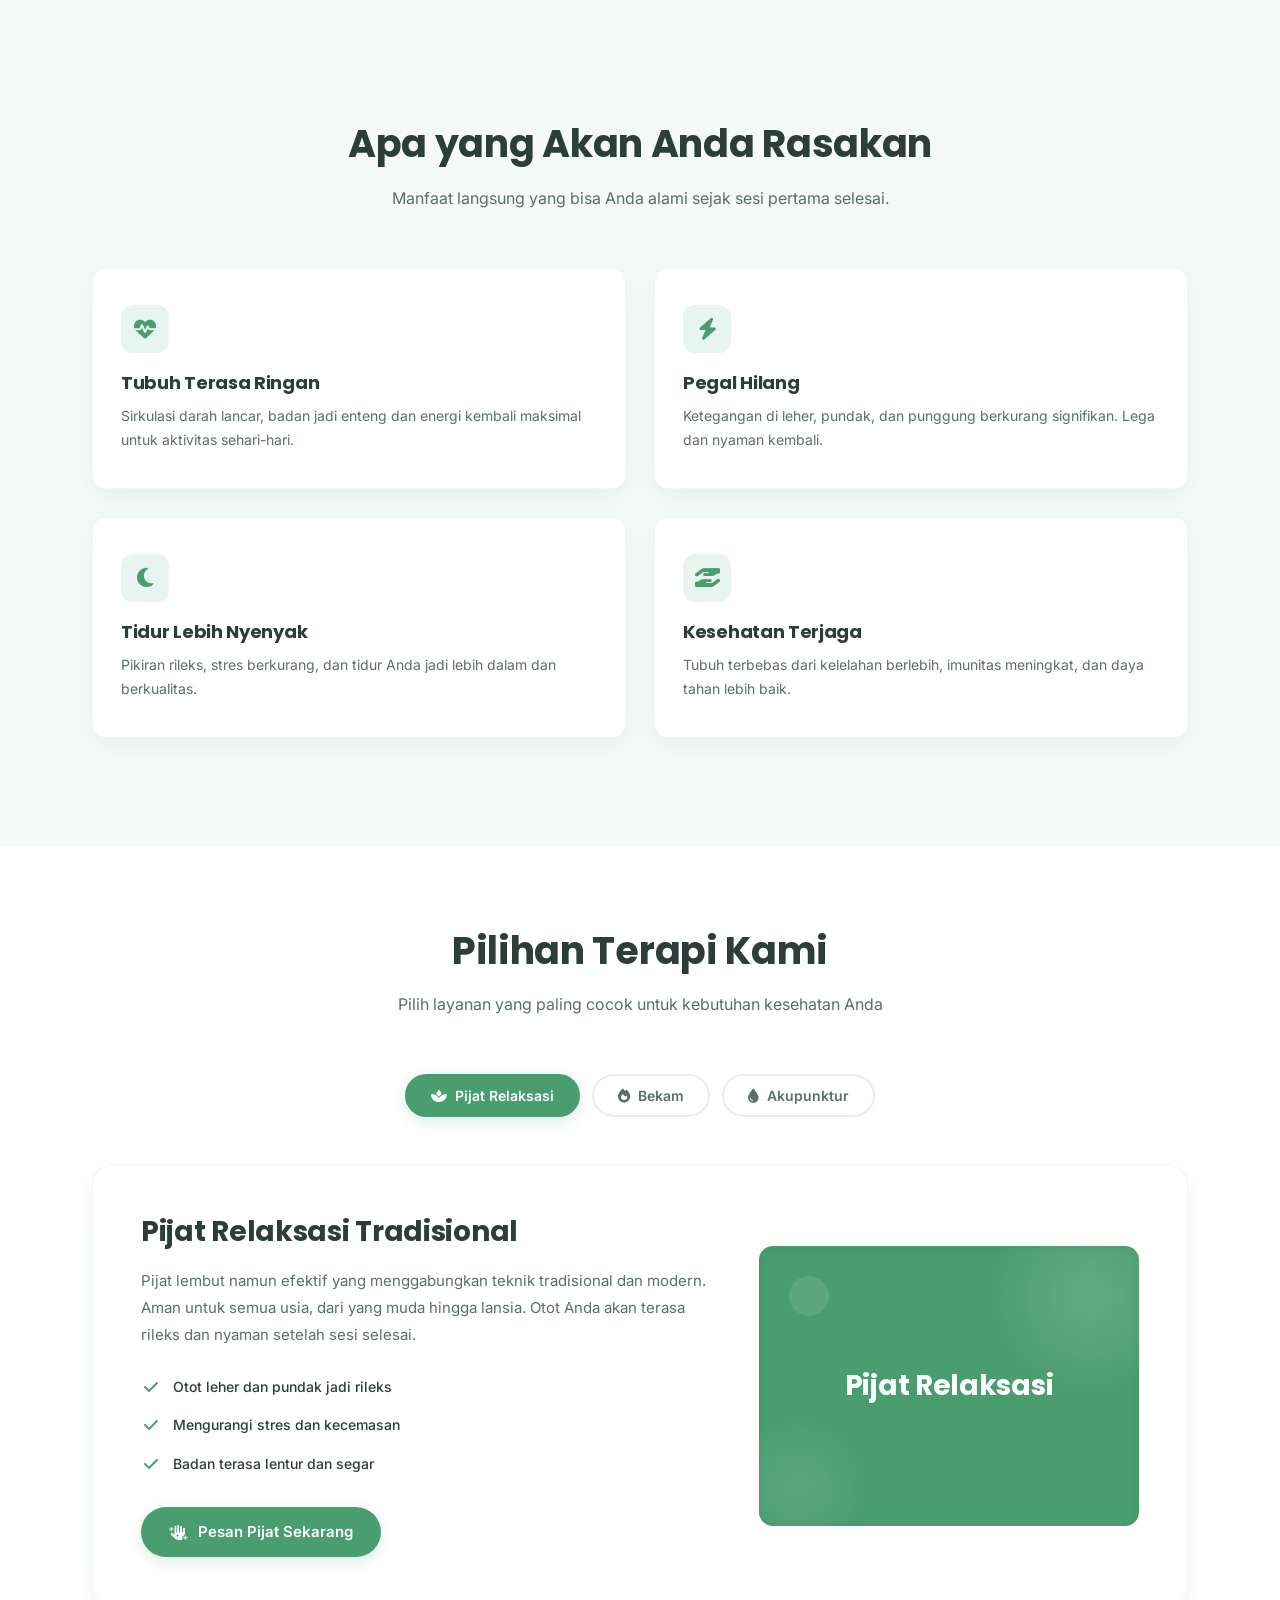
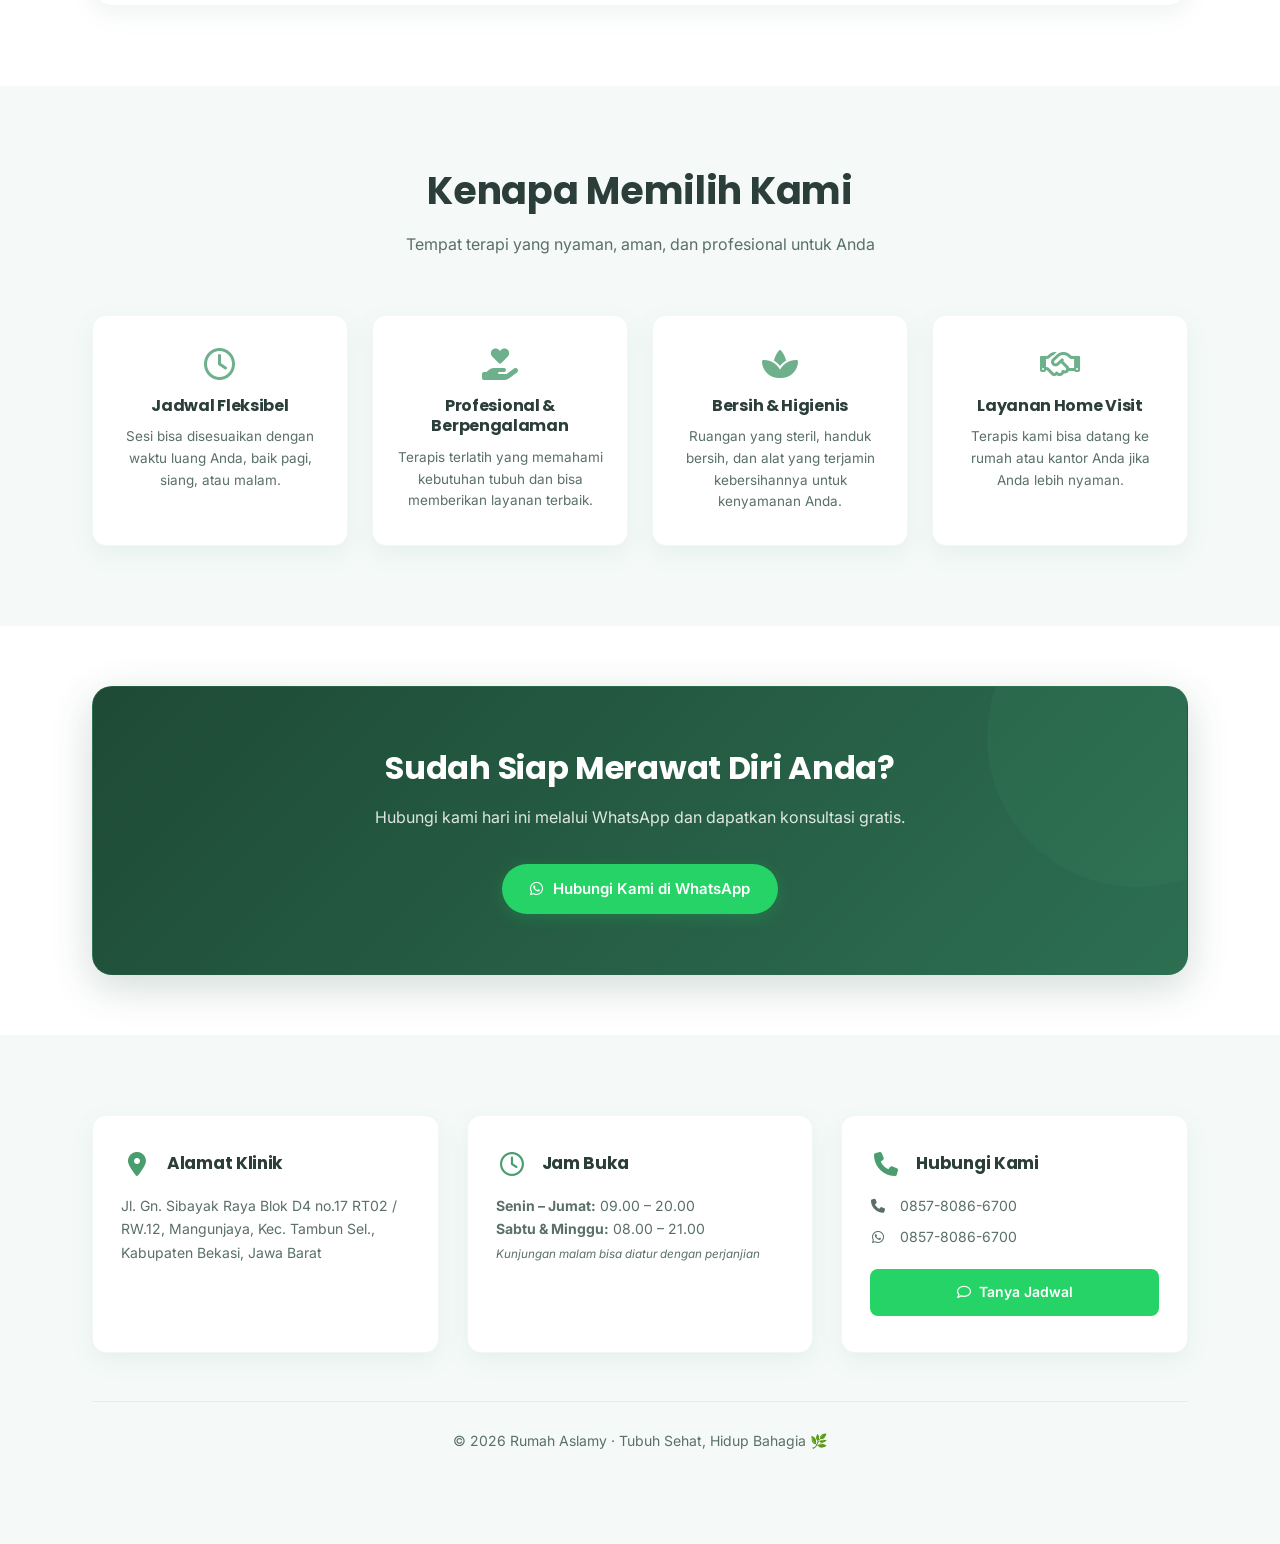
==== commit c94a9bab: "first commit" ====
--- a/index.html
+++ b/index.html
@@ -209,7 +209,7 @@
         <div class="container">
             <div class="cta-banner">
                 <h2>Sudah Siap Merawat Diri Anda?</h2>
-                <p>Hubungi kami hari ini melalui WhatsApp.</p>
+                <p>Hubungi kami hari ini melalui WhatsApp dan dapatkan konsultasi gratis.</p>
                 <a href="https://wa.me/6285780866700" class="btn btn-whatsapp" target="_blank">
                     <i class="fa-brands fa-whatsapp"></i> Hubungi Kami di WhatsApp
                 </a>
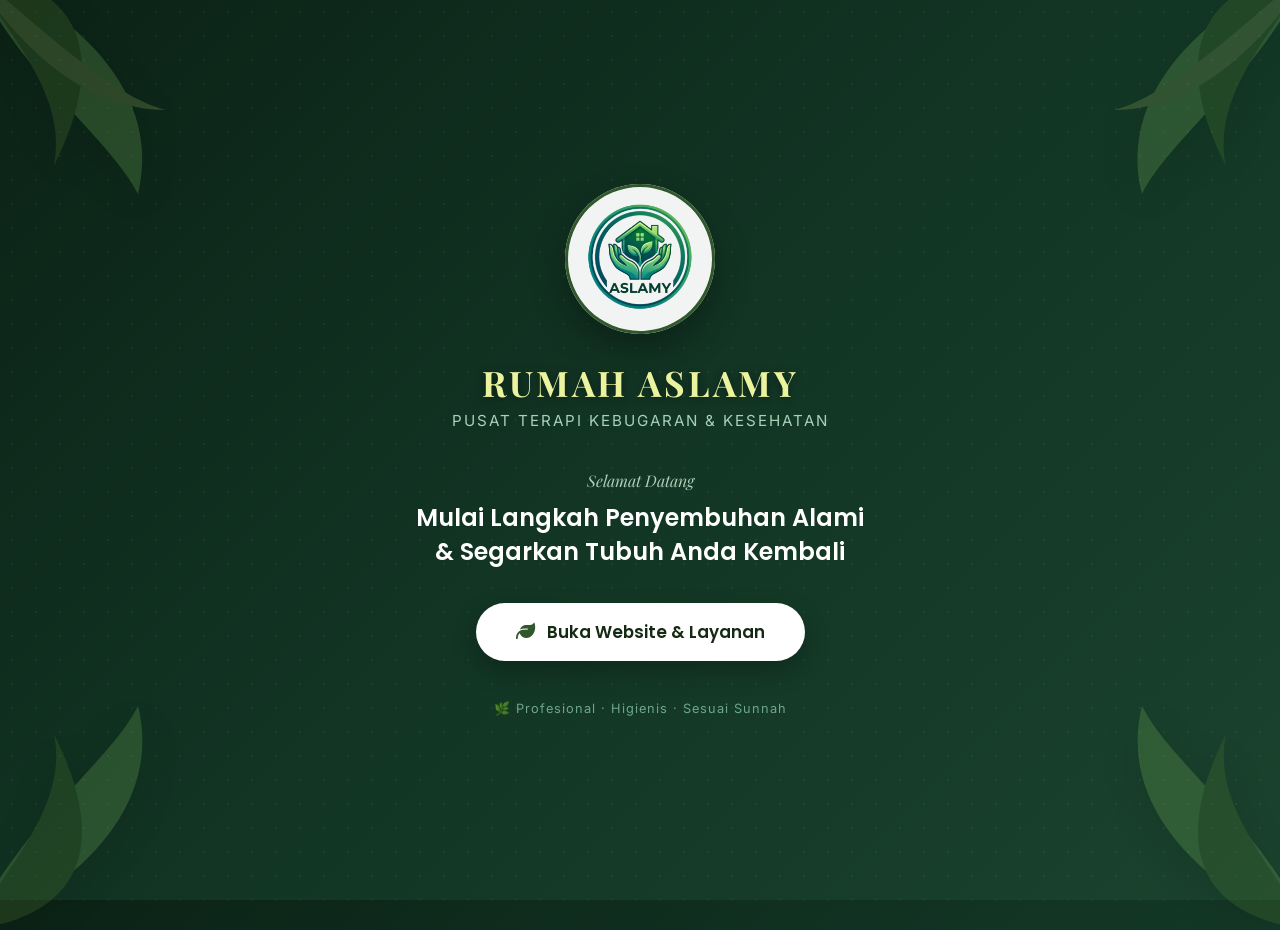
==== commit bfd75b79: "first commit" ====
--- a/index.html
+++ b/index.html
@@ -3,265 +3,269 @@
 <head>
     <meta charset="UTF-8" />
     <meta name="viewport" content="width=device-width, initial-scale=1.0" />
-    <title>Rumah Aslamy</title>
+    <title>Selamat Datang di Rumah Aslamy</title>
     <link rel="icon" type="image/jpeg" href="image.jpg" sizes="192x192">
     
     <!-- Google Fonts & Font Awesome -->
     <link rel="preconnect" href="https://fonts.googleapis.com" />
     <link rel="preconnect" href="https://fonts.gstatic.com" crossorigin />
-    <link href="https://fonts.googleapis.com/css2?family=Inter:wght@300;400;500;600;700&family=Poppins:wght@600;700;800&display=swap" rel="stylesheet" />
+    <link href="https://fonts.googleapis.com/css2?family=Inter:wght@300;400;500;600&family=Poppins:wght@500;600;700&family=Playfair+Display:ital,wght@0,600;0,700;1,400&display=swap" rel="stylesheet" />
     <link rel="stylesheet" href="https://cdnjs.cloudflare.com/ajax/libs/font-awesome/6.4.0/css/all.min.css" />
     
-    <!-- Custom CSS -->
-    <link rel="stylesheet" href="style.css" />
+    <style>
+        /* Reset & Base Styles */
+        * {
+            margin: 0;
+            padding: 0;
+            box-sizing: border-box;
+        }
+
+        body {
+            width: 100%;
+            height: 100vh;
+            background: linear-gradient(135deg, #0b2216 0%, #123524 50%, #1a432e 100%);
+            display: flex;
+            justify-content: center;
+            align-items: center;
+            text-align: center;
+            padding: 20px;
+            color: #ffffff;
+            font-family: 'Inter', sans-serif;
+            overflow: hidden;
+            position: relative;
+            /* Transisi transisi untuk body saat keluar */
+            transition: opacity 0.6s ease, filter 0.6s ease, transform 0.6s ease;
+        }
+
+        /* Overlay Tekstur Halus Alami */
+        body::before {
+            content: '';
+            position: absolute;
+            inset: 0;
+            background-image: radial-gradient(rgba(255, 255, 255, 0.05) 1px, transparent 0);
+            background-size: 24px 24px;
+            pointer-events: none;
+            z-index: 1;
+        }
+
+        /* Efek Kelas Transisi Keluar (Triggered by JS) */
+        body.page-exit {
+            opacity: 0;
+            filter: blur(8px);
+            transform: scale(0.93);
+        }
+
+        /* Frame Dekorasi Dedaunan Alami di 4 Sudut (Mengikuti Pola image_bb249c.jpg) */
+        .cover-leaf {
+            position: absolute;
+            width: 280px;
+            height: 280px;
+            opacity: 0.25;
+            pointer-events: none;
+            background-size: contain;
+            background-repeat: no-repeat;
+            z-index: 2;
+            filter: drop-shadow(0 10px 20px rgba(0,0,0,0.4));
+            transition: transform 0.6s ease, opacity 0.6s ease;
+        }
+        
+        .leaf-top-left {
+            top: -30px;
+            left: -30px;
+            background-image: url("data:image/svg+xml,%3Csvg xmlns='http://www.w3.org/2000/svg' viewBox='0 0 100 100'%3E%3Cpath fill='%2377b255' d='M0,0 C30,10 70,40 60,80 C50,60 20,40 0,0 Z'/%3E%3Cpath fill='%234f772d' d='M0,0 C40,5 50,30 30,70 C35,45 15,25 0,0 Z'/%3E%3Cpath fill='%2390a955' d='M0,0 C15,25 40,50 70,50 C50,45 25,20 0,0 Z'/%3E%3C/svg%3E");
+        }
+        .leaf-top-right {
+            top: -30px;
+            right: -30px;
+            background-image: url("data:image/svg+xml,%3Csvg xmlns='http://www.w3.org/2000/svg' viewBox='0 0 100 100'%3E%3Cpath fill='%2377b255' d='M100,0 C70,10 30,40 40,80 C50,60 80,40 100,0 Z'/%3E%3Cpath fill='%234f772d' d='M100,0 C60,5 50,30 70,70 C65,45 85,25 100,0 Z'/%3E%3Cpath fill='%2390a955' d='M100,0 C85,25 60,50 30,50 C50,45 75,20 100,0 Z'/%3E%3C/svg%3E");
+        }
+        .leaf-bottom-left {
+            bottom: -30px;
+            left: -30px;
+            background-image: url("data:image/svg+xml,%3Csvg xmlns='http://www.w3.org/2000/svg' viewBox='0 0 100 100'%3E%3Cpath fill='%2377b255' d='M0,100 C30,90 70,60 60,20 C50,40 20,60 0,100 Z'/%3E%3Cpath fill='%234f772d' d='M0,100 C40,95 50,70 30,30 C35,55 15,75 0,100 Z'/%3E%3C/svg%3E");
+        }
+        .leaf-bottom-right {
+            bottom: -30px;
+            right: -30px;
+            background-image: url("data:image/svg+xml,%3Csvg xmlns='http://www.w3.org/2000/svg' viewBox='0 0 100 100'%3E%3Cpath fill='%2377b255' d='M100,100 C70,90 30,60 40,20 C50,40 80,60 100,100 Z'/%3E%3Cpath fill='%234f772d' d='M100,100 C60,95 50,70 70,30 C65,55 85,75 100,100 Z'/%3E%3C/svg%3E");
+        }
+
+        /* Saat transisi keluar, daun terlempar menjauh sedikit */
+        body.page-exit .leaf-top-left { transform: translate(-40px, -40px); opacity: 0; }
+        body.page-exit .leaf-top-right { transform: translate(40px, -40px); opacity: 0; }
+        body.page-exit .leaf-bottom-left { transform: translate(-40px, 40px); opacity: 0; }
+        body.page-exit .leaf-bottom-right { transform: translate(40px, 40px); opacity: 0; }
+
+        /* Konten Pembuka */
+        .cover-container {
+            max-width: 500px;
+            width: 100%;
+            z-index: 10;
+            display: flex;
+            flex-direction: column;
+            align-items: center;
+            animation: fadeInContainer 1.2s cubic-bezier(0.215, 0.610, 0.355, 1) forwards;
+        }
+
+        /* Wadah Bulat Putih Premium untuk Logo Resmi Aslamy */
+        .cover-logo-wrapper {
+            width: 150px;
+            height: 150px;
+            margin-bottom: 25px;
+            background: rgba(255, 255, 255, 0.95);
+            padding: 12px;
+            border-radius: 50%;
+            box-shadow: 0 15px 35px rgba(0, 0, 0, 0.3), inset 0 0 0 3px #31572c;
+            display: flex;
+            justify-content: center;
+            align-items: center;
+        }
+        
+        .cover-logo {
+            width: 100%;
+            height: auto;
+            object-fit: contain;
+        }
+
+        /* Tipografi Judul */
+        .cover-brand {
+            font-family: 'Playfair Display', serif;
+            font-size: 2.2rem;
+            font-weight: 700;
+            letter-spacing: 3px;
+            color: #ecf39e;
+            text-transform: uppercase;
+            margin: 0 0 5px 0;
+            text-shadow: 0 2px 10px rgba(0,0,0,0.4);
+        }
+
+        .cover-tagline {
+            font-size: 0.95rem;
+            font-weight: 400;
+            letter-spacing: 2px;
+            color: #b7e4c7;
+            text-transform: uppercase;
+            margin-bottom: 40px;
+            opacity: 0.9;
+        }
+
+        .cover-label {
+            font-size: 1rem;
+            font-style: italic;
+            color: #d8f3dc;
+            margin-bottom: 10px;
+            opacity: 0.8;
+            font-family: 'Playfair Display', serif;
+        }
+
+        .cover-headline {
+            font-family: 'Poppins', sans-serif;
+            font-size: 1.5rem;
+            font-weight: 600;
+            line-height: 1.4;
+            color: #ffffff;
+            margin: 0 0 35px 0;
+            padding: 0 15px;
+        }
+
+        /* Tombol Lonjong Kapsul Putih Berkelas (Desain "Buka Undangan") */
+        .btn-enter-website {
+            background-color: #ffffff;
+            color: #132a13;
+            border: none;
+            padding: 16px 40px;
+            font-size: 1.05rem;
+            font-weight: 600;
+            border-radius: 50px;
+            cursor: pointer;
+            box-shadow: 0 10px 25px rgba(0, 0, 0, 0.25);
+            display: inline-flex;
+            align-items: center;
+            gap: 12px;
+            transition: all 0.3s cubic-bezier(0.175, 0.885, 0.32, 1.275);
+            text-decoration: none;
+            font-family: 'Poppins', sans-serif;
+        }
+
+        .btn-enter-website:hover {
+            background-color: #ecf39e;
+            transform: translateY(-3px);
+            box-shadow: 0 15px 30px rgba(0, 0, 0, 0.35);
+        }
+
+        .btn-enter-website i {
+            color: #31572c;
+            font-size: 1.2rem;
+        }
+
+        .cover-note {
+            margin-top: 40px;
+            font-size: 0.8rem;
+            color: #95d5b2;
+            letter-spacing: 1px;
+            opacity: 0.7;
+        }
+
+        /* Animasi Masuk Awal */
+        @keyframes fadeInContainer {
+            from { opacity: 0; transform: translateY(30px); }
+            to { opacity: 1; transform: translateY(0); }
+        }
+
+        /* Responsif Layaran HP */
+        @media (max-width: 480px) {
+            .cover-leaf { width: 180px; height: 180px; }
+            .cover-brand { font-size: 1.8rem; }
+            .cover-headline { font-size: 1.25rem; }
+            .btn-enter-website { padding: 14px 32px; font-size: 0.95rem; }
+        }
+    </style>
 </head>
 <body>
 
-    <!-- ======== HERO ======== -->
-    <section class="hero">
-        <div class="container hero-grid">
-            <div class="hero-content">
-                <div class="hero-badge">
-                    <i class="fa-solid fa-leaf"></i> Lepas Penat Dengan Nyaman
-                </div>
-                <h1>Badan Kaku & Pikiran Jenuh? <span>Refresh Total Sekarang</span></h1>
-                <p>Pijat relaksasi, bekam, dan akupunktur medis untuk menghilangkan pegal-pegal. Cocok untuk semua usia—dari mereka yang sibuk kerja hingga pensiunan yang ingin tetap sehat dan bugar.</p>
-
-                <div class="hero-stats">
-                    <div class="stat-item">
-                        <i class="fa-regular fa-face-smile"></i>
-                        <div class="stat-text"><strong>9 dari 10</strong> Klien Puas</div>
-                    </div>
-                    <div class="stat-item">
-                        <i class="fa-regular fa-clock"></i>
-                        <div class="stat-text"><strong>30–60</strong> Menit Sesi</div>
-                    </div>
-                </div>
-
-                <div class="hero-actions">
-                    <a href="#booking" class="btn btn-primary"><i class="fa-regular fa-calendar-check"></i> Booking Sekarang</a>
-                    <a href="#terapi" class="btn btn-outline"><i class="fa-regular fa-eye"></i> Lihat Pilihan Terapi</a>
-                </div>
-            </div>
-            <div class="hero-visual">
-                <!-- Corak Bulatan Mulus Animated -->
-                <div class="circle-decor circle-1"></div>
-                <div class="circle-decor circle-2"></div>
-                <div class="circle-decor circle-3"></div>
-                <div class="circle-decor circle-4"></div>
-                
-                <h3>Relax & Refresh</h3>
-            </div>
+    <!-- Bingkai Ornamen Daun Alami Sesuai Posisi image_bb249c.jpg -->
+    <div class="cover-leaf leaf-top-left"></div>
+    <div class="cover-leaf leaf-top-right"></div>
+    <div class="cover-leaf leaf-bottom-left"></div>
+    <div class="cover-leaf leaf-bottom-right"></div>
+    
+    <div class="cover-container">
+        <!-- Penggunaan Logo image_bb28fd.png -->
+        <div class="cover-logo-wrapper">
+            <img src="image.jpg" alt="Logo Resmi Rumah Aslamy" class="cover-logo">
         </div>
-    </section>
-
-    <!-- ======== JADWAL BEKAM SUNNAH (RESMI PBI) ======== -->
-    <section class="section-padding section-light" id="jadwal-bekam">
-        <div class="container">
-            <div class="section-header">
-                <h2>Jadwal Bekam Sunnah Bulan Ini</h2>
-                <p>Panduan otomatis tanggal terbaik terapi bekam dan puasa Ayyamul Bidh berdasarkan standar acuan <strong>Perkumpulan Bekam Indonesia (PBI) Tahun 1448 H</strong>.</p>
-            </div>
-            
-            <div class="calendar-wrapper">
-                <!-- Box Kalender -->
-                <div class="calendar-card">
-                    <div class="calendar-header">
-                        <button id="prev-month" class="calendar-btn"><i class="fa-solid fa-chevron-left"></i></button>
-                        <h3 id="calendar-month-year">Januari 2026</h3>
-                        <button id="next-month" class="calendar-btn"><i class="fa-solid fa-chevron-right"></i></button>
-                    </div>
-                    <div class="calendar-weekdays">
-                        <div>Min</div><div>Sen</div><div>Sel</div><div>Rab</div><div>Kam</div><div>Jum</div><div>Sab</div>
-                    </div>
-                    <div class="calendar-days" id="calendar-days-grid"></div>
-                </div>
-
-                <!-- Box Keterangan / Legenda -->
-                <div class="calendar-legend">
-                    <h4>Keterangan Tanggal Sunnah:</h4>
-                    <div class="legend-item">
-                        <span class="dot dot-puasa"></span>
-                        <div>
-                            <strong>Puasa Ayyamul Bidh</strong>
-                            <p>Pertengahan bulan (13, 14, 15 Hijriah). Ditandai dengan lingkaran kuning.</p>
-                        </div>
-                    </div>
-                    <div class="legend-item">
-                        <span class="dot dot-bekam"></span>
-                        <div>
-                            <strong>Bekam Sunnah PBI (Hijamah)</strong>
-                            <p>Waktu emas detoksifikasi darah (17, 19, 21 Hijriah). Ditandai dengan lingkaran merah.</p>
-                        </div>
-                    </div>
-                    <div class="legend-note">
-                        <p><i class="fa-solid fa-info-circle"></i> Angka kecil di dalam kotak menunjukkan penyesuaian penanggalan Hijriah PBI.</p>
-                        <p style="margin-top: 5px; font-size: 11px; color: var(--green-dark);"><i class="fa-solid fa-circle-check"></i> Disinkronkan dengan metode perkiraan astronomi & rukyatul hilal berkala.</p>
-                    </div>
-                </div>
-            </div>
-        </div>
-    </section>
-
-    <!-- ======== MANFAAT ======== -->
-    <section class="section-padding section-light">
-        <div class="container">
-            <div class="section-header">
-                <h2>Apa yang Akan Anda Rasakan</h2>
-                <p>Manfaat langsung yang bisa Anda alami sejak sesi pertama selesai.</p>
-            </div>
-
-            <div class="manfaat-grid">
-                <div class="manfaat-card">
-                    <div class="manfaat-icon"><i class="fa-solid fa-heart-pulse"></i></div>
-                    <h3>Tubuh Terasa Ringan</h3>
-                    <p>Sirkulasi darah lancar, badan jadi enteng dan energi kembali maksimal untuk aktivitas sehari-hari.</p>
-                </div>
-                <div class="manfaat-card">
-                    <div class="manfaat-icon"><i class="fa-solid fa-bolt"></i></div>
-                    <h3>Pegal Hilang</h3>
-                    <p>Ketegangan di leher, pundak, dan punggung berkurang signifikan. Lega dan nyaman kembali.</p>
-                </div>
-                <div class="manfaat-card">
-                    <div class="manfaat-icon"><i class="fa-solid fa-moon"></i></div>
-                    <h3>Tidur Lebih Nyenyak</h3>
-                    <p>Pikiran rileks, stres berkurang, dan tidur Anda jadi lebih dalam dan berkualitas.</p>
-                </div>
-                <div class="manfaat-card">
-                    <div class="manfaat-icon"><i class="fa-solid fa-hand-holding-hand"></i></div>
-                    <h3>Kesehatan Terjaga</h3>
-                    <p>Tubuh terbebas dari kelelahan berlebih, imunitas meningkat, dan daya tahan lebih baik.</p>
-                </div>
-            </div>
-        </div>
-    </section>
-
-    <!-- ======== TERAPI ANDALAN ======== -->
-    <section class="section-padding" id="terapi">
-        <div class="container">
-            <div class="section-header">
-                <h2>Pilihan Terapi Kami</h2>
-                <p>Pilih layanan yang paling cocok untuk kebutuhan kesehatan Anda</p>
-            </div>
-
-            <div class="terapi-tabs">
-                <button class="tab-btn active" onclick="switchTab('pijat', this)"><i class="fa-solid fa-spa"></i> Pijat Relaksasi</button>
-                <button class="tab-btn" onclick="switchTab('bekam', this)"><i class="fa-solid fa-fire"></i> Bekam</button>
-                <button class="tab-btn" onclick="switchTab('akupunktur', this)"><i class="fa-solid fa-droplet"></i> Akupunktur</button>
-            </div>
-
-            <div class="terapi-display">
-                <div class="terapi-info">
-                    <h3 id="tab-title">Pijat Relaksasi Tradisional</h3>
-                    <p id="tab-desc">Pijat lembut namun efektif yang menggabungkan teknik tradisional dan modern. Aman untuk semua usia, dari yang muda hingga lansia. Otot Anda akan terasa rileks dan nyaman setelah sesi selesai.</p>
-                    <ul class="terapi-list" id="tab-checklist"></ul>
-                    <a href="#booking" class="btn btn-primary" id="tab-btn-action">
-                        <i id="tab-btn-icon" class="fa-solid fa-hand-sparkles"></i>
-                        <span id="tab-btn-text">Pesan Sesi Pijat</span>
-                    </a>
-                </div>
-                <div class="terapi-visual-box" id="tab-visual-box">
-                    <!-- Corak Bulatan Mulus Animated -->
-                    <div class="circle-decor circle-1" style="width: 200px; height: 200px; top: -50px; right: -50px;"></div>
-                    <div class="circle-decor circle-2" style="width: 140px; height: 140px; bottom: -30px; left: -30px;"></div>
-                    <div class="circle-decor circle-4" style="width: 40px; height: 40px; top: 30px; left: 30px;"></div>
-                    
-                    <h4 id="tab-visual-text">Pijat Relaksasi</h4>
-                </div>
-            </div>
-        </div>
-    </section>
-
-    <!-- ======== KENAPA WAJIB ======== -->
-    <section class="section-padding section-light">
-        <div class="container">
-            <div class="section-header">
-                <h2>Kenapa Memilih Kami</h2>
-                <p>Tempat terapi yang nyaman, aman, dan profesional untuk Anda</p>
-            </div>
-            <div class="why-grid">
-                <div class="why-card">
-                    <i class="fa-regular fa-clock"></i>
-                    <h4>Jadwal Fleksibel</h4>
-                    <p>Sesi bisa disesuaikan dengan waktu luang Anda, baik pagi, siang, atau malam.</p>
-                </div>
-                <div class="why-card">
-                    <i class="fa-solid fa-hand-holding-heart"></i>
-                    <h4>Profesional & Berpengalaman</h4>
-                    <p>Terapis terlatih yang memahami kebutuhan tubuh dan bisa memberikan layanan terbaik.</p>
-                </div>
-                <div class="why-card">
-                    <i class="fa-solid fa-spa"></i>
-                    <h4>Bersih & Higienis</h4>
-                    <p>Ruangan yang steril, handuk bersih, dan alat yang terjamin kebersihannya untuk kenyamanan Anda.</p>
-                </div>
-                <div class="why-card">
-                    <i class="fa-regular fa-handshake"></i>
-                    <h4>Layanan Home Visit</h4>
-                    <p>Terapis kami bisa datang ke rumah atau kantor Anda jika Anda lebih nyaman.</p>
-                </div>
-            </div>
-        </div>
-    </section>
-
-    <!-- ======== CTA BANNER ======== -->
-    <section class="cta-container-block" id="booking">
-        <div class="container">
-            <div class="cta-banner">
-                <h2>Sudah Siap Merawat Diri Anda?</h2>
-                <p>Hubungi kami hari ini melalui WhatsApp dan dapatkan konsultasi gratis.</p>
-                <a href="https://wa.me/6285780866700" class="btn btn-whatsapp" target="_blank">
-                    <i class="fa-brands fa-whatsapp"></i> Hubungi Kami di WhatsApp
-                </a>
-            </div>
-        </div>
-    </section>
-
-    <!-- ======== INFO ======== -->
-    <section class="info-section">
-        <div class="container">
-            <div class="info-grid">
-                <div class="info-card">
-                    <div class="info-card-header">
-                        <i class="fa-solid fa-location-dot"></i>
-                        <h4>Alamat Klinik</h4>
-                    </div>
-                    <p>Jl. Gn. Sibayak Raya Blok D4 no.17 RT02 / RW.12, Mangunjaya, Kec. Tambun Sel., Kabupaten Bekasi, Jawa Barat</p>
-                </div>
-                <div class="info-card">
-                    <div class="info-card-header">
-                        <i class="fa-regular fa-clock"></i>
-                        <h4>Jam Buka</h4>
-                    </div>
-                    <p><strong>Senin – Jumat:</strong> 09.00 – 20.00<br /><strong>Sabtu & Minggu:</strong> 08.00 – 21.00<br /><small style="font-style: italic;">Kunjungan malam bisa diatur dengan perjanjian</small></p>
-                </div>
-                <div class="info-card">
-                    <div class="info-card-header">
-                        <i class="fa-solid fa-phone"></i>
-                        <h4>Hubungi Kami</h4>
-                    </div>
-                    <div class="contact-list">
-                        <p class="contact-item"><i class="fa-solid fa-phone"></i> 0857-8086-6700</p>
-                        <p class="contact-item"><i class="fa-brands fa-whatsapp"></i> 0857-8086-6700</p>
-                    </div>
-                    <a href="https://wa.me/6285780866700" class="btn-chat-now" target="_blank">
-                        <i class="fa-regular fa-comment"></i> Tanya Jadwal
-                    </a>
-                </div>
-            </div>
-
-            <div class="bottom-bar">
-                <p>&copy; 2026 Rumah Aslamy · Tubuh Sehat, Hidup Bahagia 🌿</p>
-            </div>
-        </div>
-    </section>
-
-    <!-- Floating WA -->
-    <a href="https://wa.me/6285780866700" class="floating-wa" target="_blank" aria-label="Chat WhatsApp">
-        <i class="fa-brands fa-whatsapp"></i>
-    </a>
-
-    <!-- Custom JS -->
-    <script src="script.js"></script>
+        
+        <!-- Identitas Brand -->
+        <h1 class="cover-brand">Rumah Aslamy</h1>
+        <div class="cover-tagline">Pusat Terapi Kebugaran & Kesehatan</div>
+        
+        <!-- Konten Pengantar -->
+        <div class="cover-label">Selamat Datang</div>
+        <h2 class="cover-headline">Mulai Langkah Penyembuhan Alami & Segarkan Tubuh Anda Kembali</h2>
+        
+        <!-- Tombol Transisi Interaktif -->
+        <a href="home.html" id="btn-masuk-layanan" class="btn-enter-website">
+            <i class="fa-solid fa-leaf"></i> Buka Website & Layanan
+        </a>
+        
+        <p class="cover-note">🌿 Profesional · Higienis · Sesuai Sunnah</p>
+    </div>
+
+    <!-- JavaScript Khusus Penahan & Pemicu Efek Halus -->
+    <script>
+        document.getElementById('btn-masuk-layanan').addEventListener('click', function(e) {
+            // 1. Tahan link asli agar tidak langsung pindah halaman kasar
+            e.preventDefault(); 
+            const linkTujuan = this.getAttribute('href');
+
+            // 2. Suntik kelas animasi keluar ke body (efek mengecil + memudar + blur + daun menjauh)
+            document.body.classList.add('page-exit');
+
+            // 3. Biarkan animasi berjalan selama 600ms, lalu pindah halaman secara mulus
+            setTimeout(function() {
+                window.location.href = linkTujuan;
+            }, 600); 
+        });
+    </script>
 </body>
 </html>
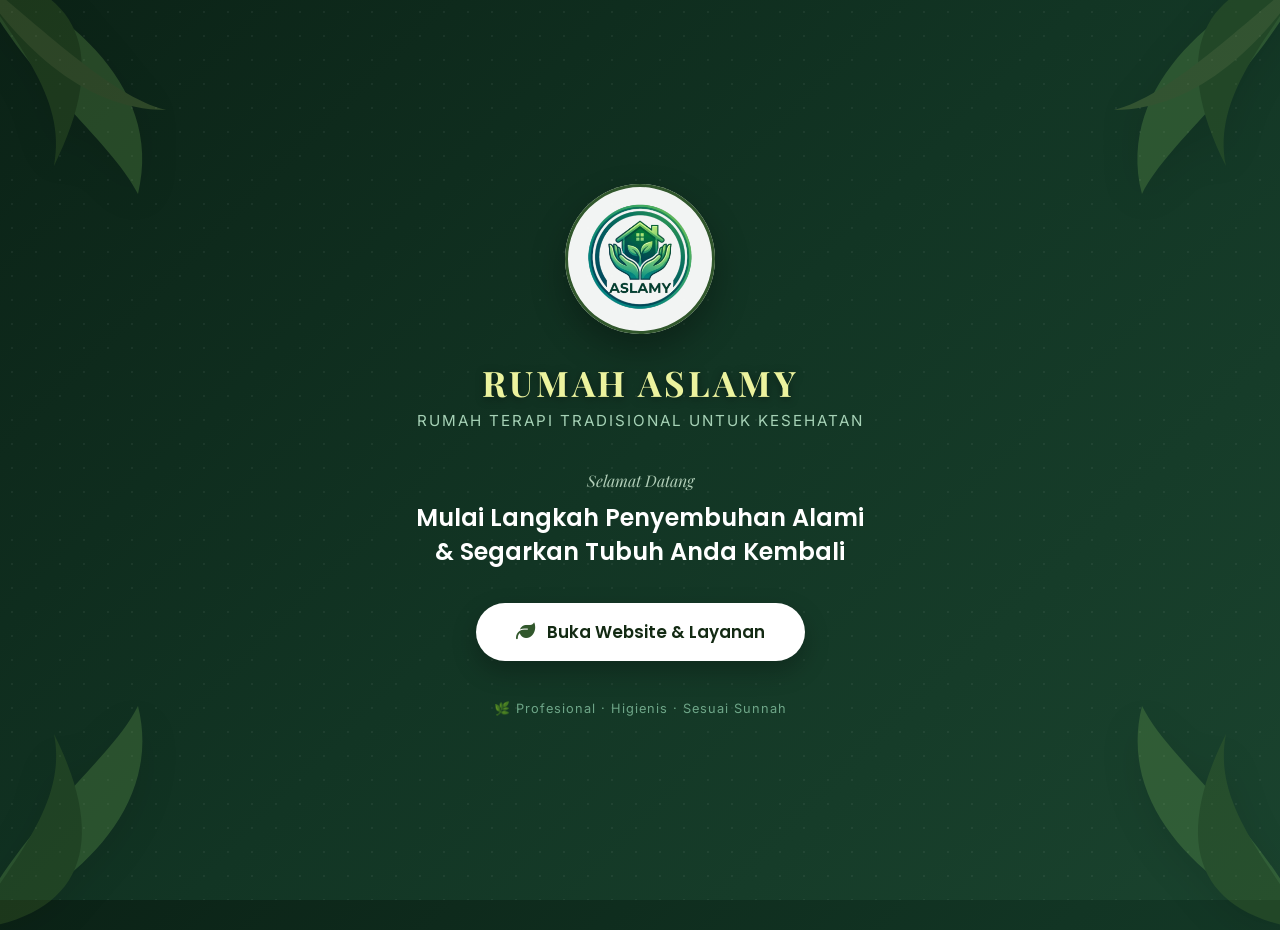
==== commit 6f1d13b3: "first commit" ====
--- a/index.html
+++ b/index.html
@@ -237,7 +237,7 @@
         
         <!-- Identitas Brand -->
         <h1 class="cover-brand">Rumah Aslamy</h1>
-        <div class="cover-tagline">Pusat Terapi Kebugaran & Kesehatan</div>
+        <div class="cover-tagline">Rumah Terapi Tradisional Untuk Kesehatan</div>
         
         <!-- Konten Pengantar -->
         <div class="cover-label">Selamat Datang</div>
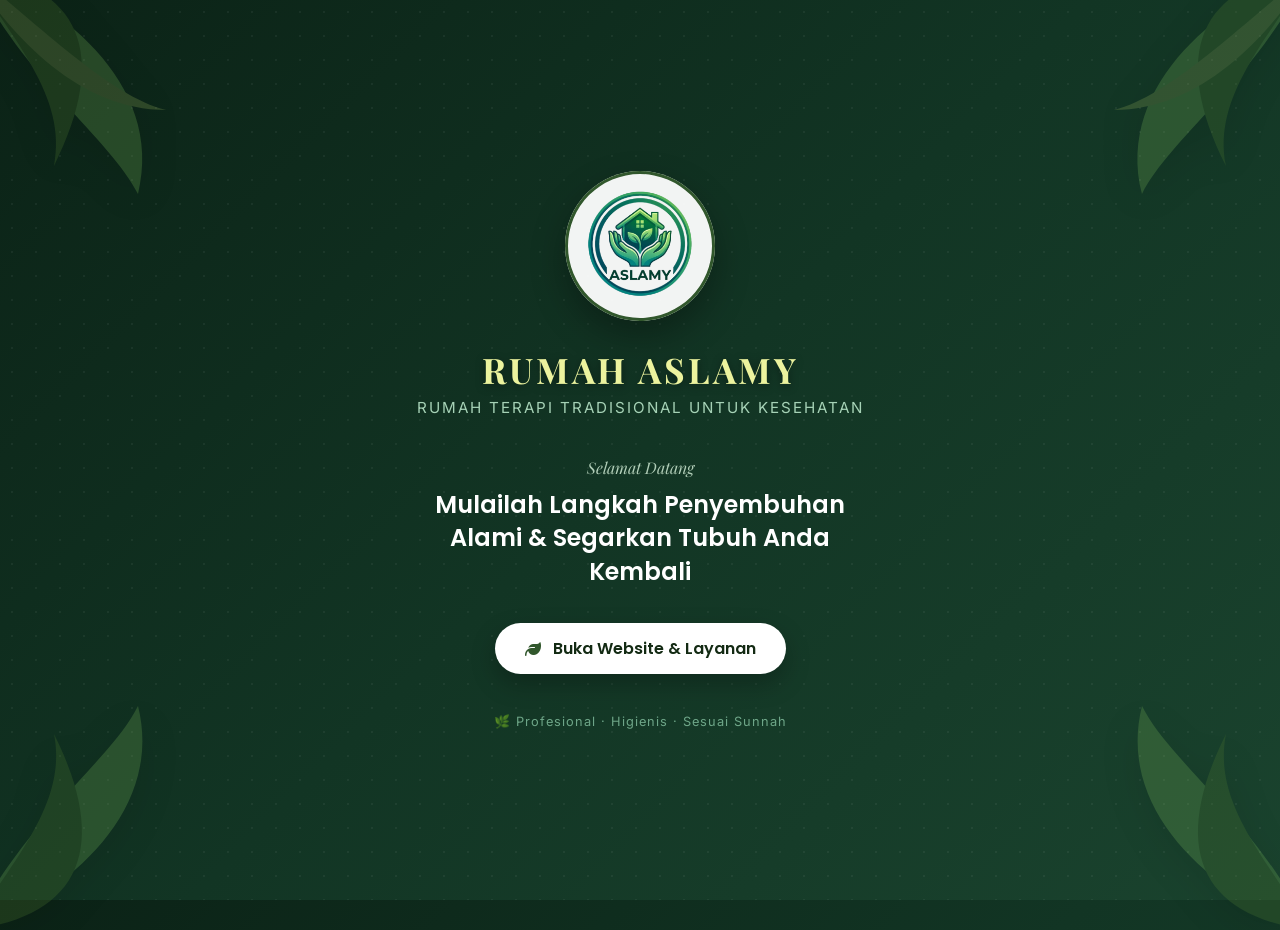
==== commit be9988da: "first commit" ====
--- a/index.html
+++ b/index.html
@@ -173,8 +173,8 @@
             background-color: #ffffff;
             color: #132a13;
             border: none;
-            padding: 16px 40px;
-            font-size: 1.05rem;
+            padding: 13px 30px;
+            font-size: 1rem;
             font-weight: 600;
             border-radius: 50px;
             cursor: pointer;
@@ -195,7 +195,7 @@
 
         .btn-enter-website i {
             color: #31572c;
-            font-size: 1.2rem;
+            font-size: 1rem;
         }
 
         .cover-note {
@@ -241,7 +241,7 @@
         
         <!-- Konten Pengantar -->
         <div class="cover-label">Selamat Datang</div>
-        <h2 class="cover-headline">Mulai Langkah Penyembuhan Alami & Segarkan Tubuh Anda Kembali</h2>
+        <h2 class="cover-headline">Mulailah Langkah Penyembuhan Alami & Segarkan Tubuh Anda Kembali</h2>
         
         <!-- Tombol Transisi Interaktif -->
         <a href="home.html" id="btn-masuk-layanan" class="btn-enter-website">
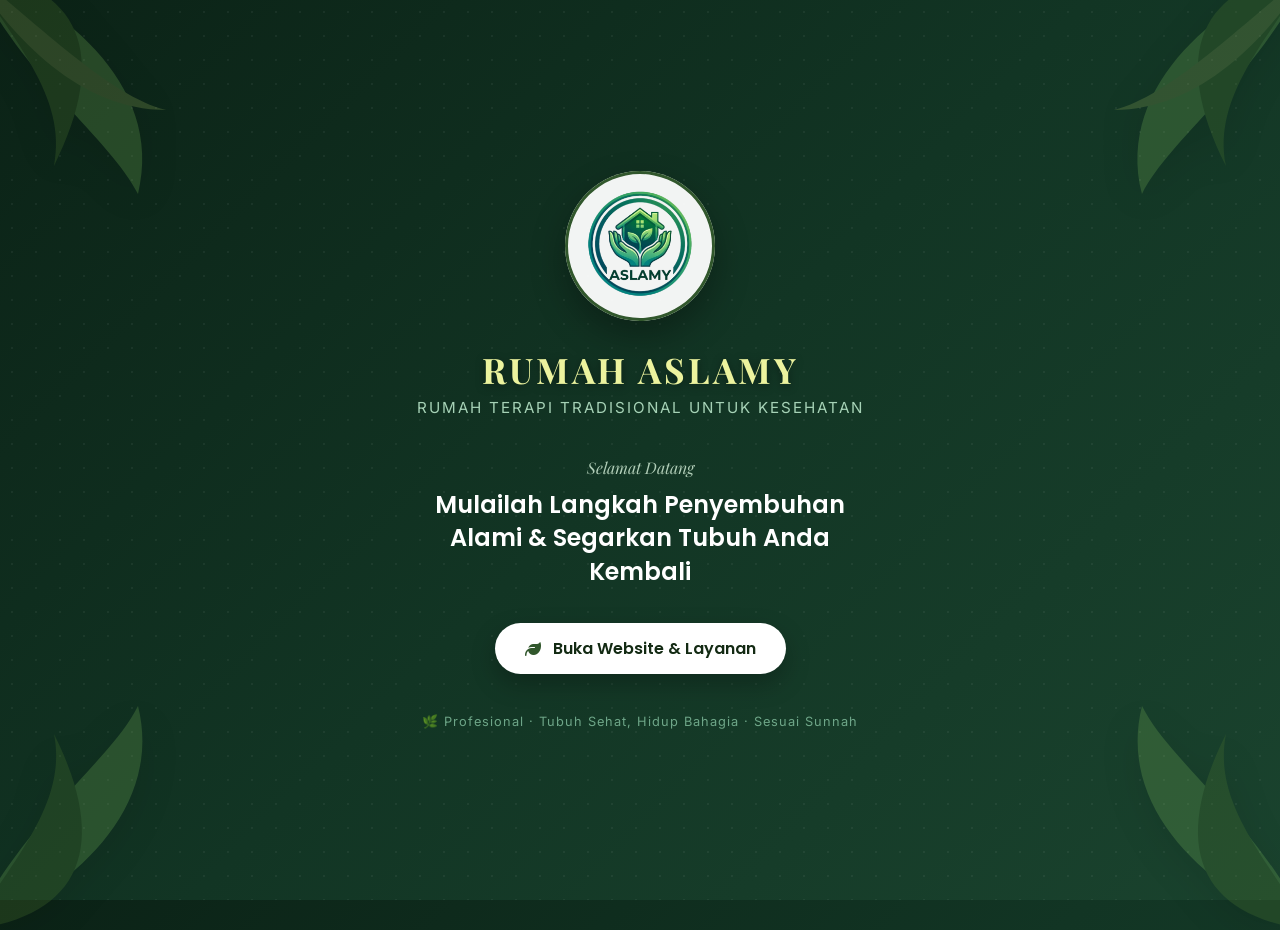
==== commit 9bb99a27: "Commit" ====
--- a/index.html
+++ b/index.html
@@ -248,7 +248,7 @@
             <i class="fa-solid fa-leaf"></i> Buka Website & Layanan
         </a>
         
-        <p class="cover-note">🌿 Profesional · Higienis · Sesuai Sunnah</p>
+        <p class="cover-note">🌿 Profesional · Tubuh Sehat, Hidup Bahagia · Sesuai Sunnah</p>
     </div>
 
     <!-- JavaScript Khusus Penahan & Pemicu Efek Halus -->
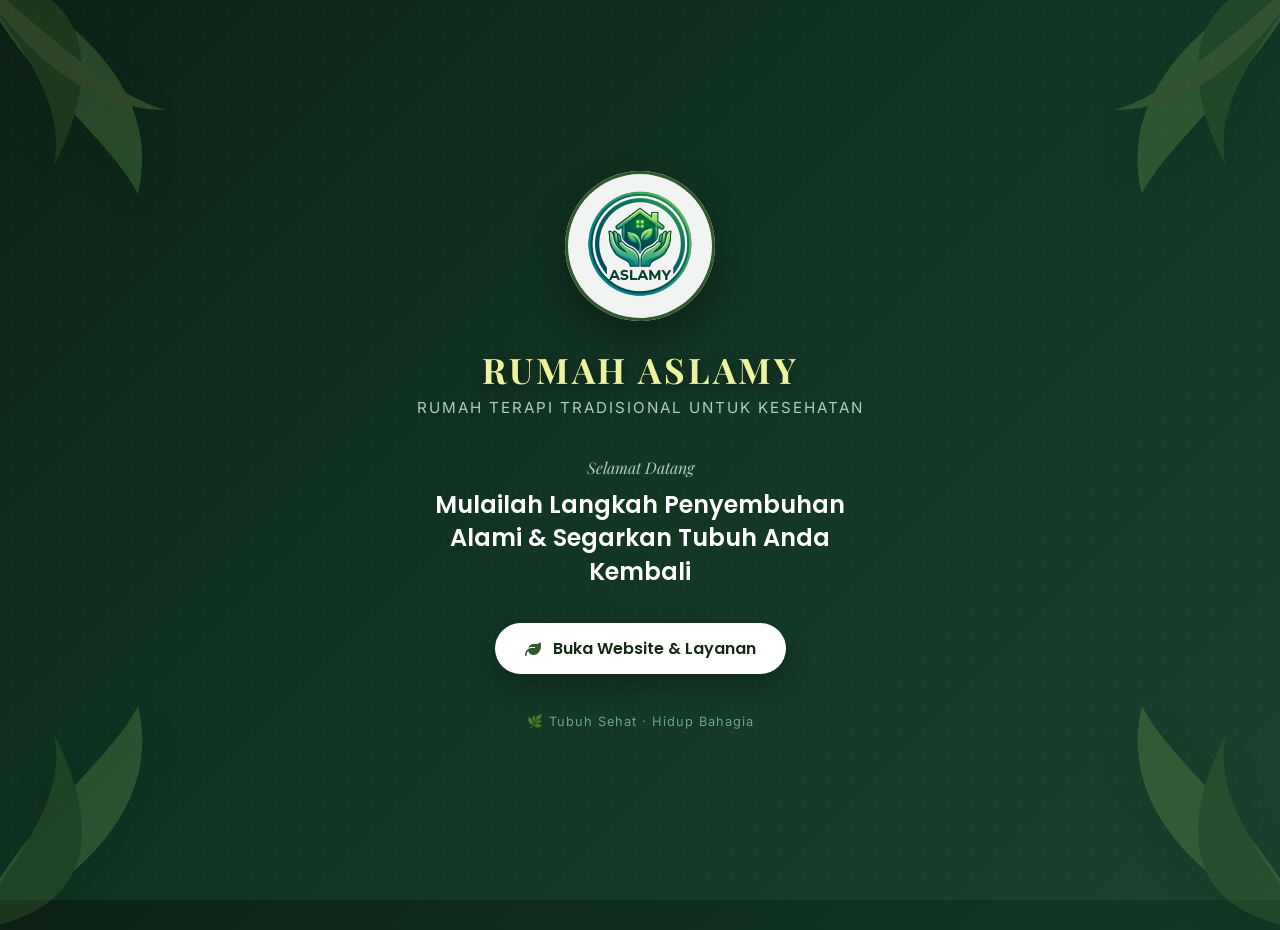
==== commit 215730f4: "Commit" ====
--- a/index.html
+++ b/index.html
@@ -248,7 +248,7 @@
             <i class="fa-solid fa-leaf"></i> Buka Website & Layanan
         </a>
         
-        <p class="cover-note">🌿 Profesional · Tubuh Sehat, Hidup Bahagia · Sesuai Sunnah</p>
+        <p class="cover-note">🌿 Tubuh Sehat · Hidup Bahagia</p>
     </div>
 
     <!-- JavaScript Khusus Penahan & Pemicu Efek Halus -->
